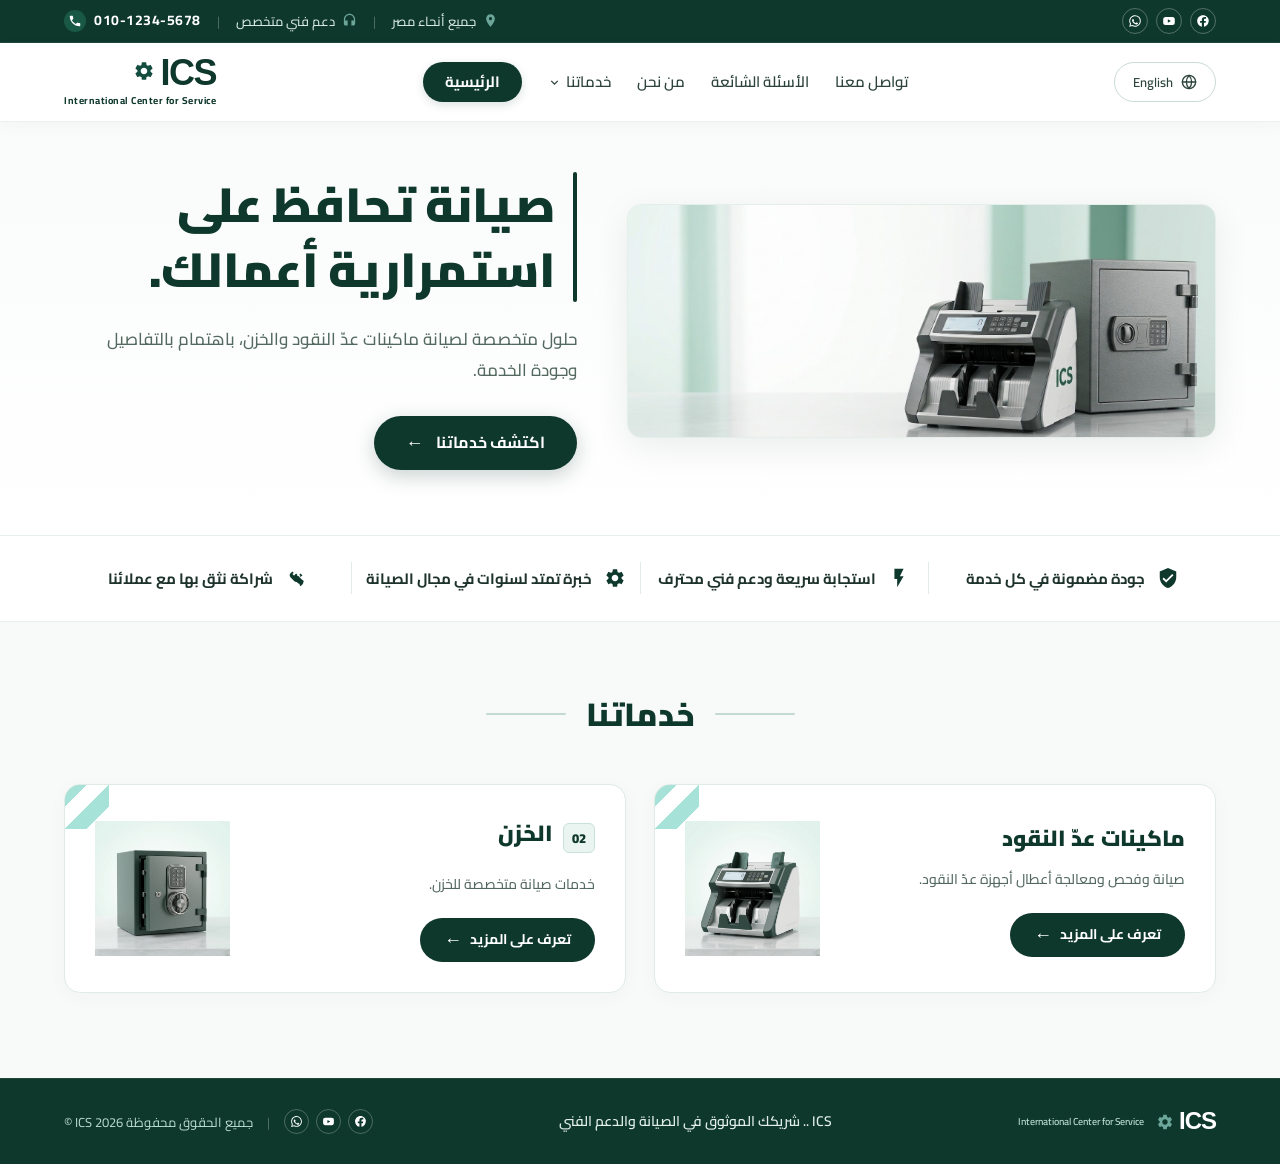
==== index.html @ b3137832 "Fix image blurriness with high-res assets and remove 01/03 slider indicator" ====
<!DOCTYPE html>
<html lang="ar" dir="rtl">
<head>
    <meta charset="UTF-8">
    <meta name="viewport" content="width=device-width, initial-scale=1.0">
    <meta name="theme-color" content="#0F382C">
    <meta name="description" content="ICS - المركز الدولي للصيانة. خدمات صيانة متخصصة لماكينات عدّ النقود والخزن.">
    <title>ICS | المركز الدولي للصيانة</title>
    
    <!-- Google Fonts: Cairo -->
    <link rel="preconnect" href="https://fonts.googleapis.com">
    <link rel="preconnect" href="https://fonts.gstatic.com" crossorigin>
    <link href="https://fonts.googleapis.com/css2?family=Cairo:wght@400;500;600;700;800;900&display=swap" rel="stylesheet">
    
    <link rel="stylesheet" href="css/style.css?v=2.3">
</head>

<body>

    <!-- 1. Top Bar -->
    <div class="top-bar">
        <div class="top-bar-container">
            <!-- Left in RTL: Social Icons -->
            <div class="top-bar-social">
                <a href="https://www.facebook.com/share/1DkDc1AQMz/?mibextid=wwXIfr" target="_blank" rel="noopener noreferrer" aria-label="Facebook" class="social-icon">
                    <svg viewBox="0 0 24 24" width="14" height="14" fill="currentColor"><path d="M22 12c0-5.52-4.48-10-10-10S2 6.48 2 12c0 4.84 3.44 8.87 8 9.8V15H7v-3h3V9.5C10 6.46 11.82 5 14.54 5c1.3 0 2.66.23 2.66.23v2.92h-1.5c-1.5 0-1.97.94-1.97 1.9V12h3.3l-.53 3h-2.77v6.8c4.56-.93 8-4.96 8-9.8z"/></svg>
                </a>
                <a href="#" aria-label="YouTube" class="social-icon">
                    <svg viewBox="0 0 24 24" width="14" height="14" fill="currentColor"><path d="M21.58 7.19c-.23-.86-.91-1.54-1.77-1.77C18.25 5 12 5 12 5s-6.25 0-7.81.42c-.86.23-1.54.91-1.77 1.77C2 8.75 2 12 2 12s0 3.25.42 4.81c.23.86.91 1.54 1.77 1.77C5.75 19 12 19 12 19s6.25 0 7.81-.42c.86-.23 1.54-.91 1.77-1.77C22 15.25 22 12 22 12s0-3.25-.42-4.81zM10 15V9l5.2 3-5.2 3z"/></svg>
                </a>
                <a href="https://wa.me/201042822501" target="_blank" aria-label="WhatsApp" class="social-icon">
                    <svg viewBox="0 0 24 24" width="14" height="14" fill="currentColor"><path d="M12.04 2c-5.46 0-9.91 4.45-9.91 9.91 0 1.75.46 3.45 1.32 4.95L2.05 22l5.25-1.38c1.45.79 3.08 1.21 4.74 1.21 5.46 0 9.91-4.45 9.91-9.91 0-2.65-1.03-5.14-2.9-7.01A9.816 9.816 0 0 0 12.04 2m.01 1.67c2.2 0 4.26.86 5.82 2.42a8.225 8.225 0 0 1 2.41 5.83c0 4.54-3.7 8.24-8.24 8.24-1.48 0-2.93-.4-4.2-1.15l-.3-.18-3.12.82.83-3.04-.2-.31a8.196 8.196 0 0 1-1.26-4.38c0-4.54 3.7-8.24 8.24-8.24m4.52 11.53c-.25-.13-1.47-.72-1.7-.81-.23-.08-.39-.13-.56.13-.17.25-.64.81-.79.97-.14.17-.29.19-.54.06-.25-.13-1.06-.39-2.03-1.25-.75-.67-1.26-1.5-1.41-1.75-.15-.25-.02-.39.11-.51.11-.11.25-.29.37-.44.13-.15.17-.25.25-.42.08-.17.04-.31-.02-.44-.06-.13-.56-1.34-.76-1.84-.2-.49-.4-.42-.56-.43h-.48c-.17 0-.44.06-.67.31-.23.25-.88.86-.88 2.1 0 1.24.9 2.44 1.03 2.61.13.17 1.78 2.71 4.3 3.8.6.26 1.07.41 1.44.53.6.19 1.15.16 1.58.1.48-.07 1.47-.6 1.68-1.18.21-.58.21-1.07.15-1.18-.07-.1-.23-.17-.48-.29z"/></svg>
                </a>
            </div>

            <!-- Right in RTL: Info & Contact -->
            <div class="top-bar-info">
                <span class="info-item">
                    <svg viewBox="0 0 24 24" width="15" height="15" fill="currentColor"><path d="M12 2C8.13 2 5 5.13 5 9c0 5.25 7 13 7 13s7-7.75 7-13c0-3.87-3.13-7-7-7zm0 9.5c-1.38 0-2.5-1.12-2.5-2.5s1.12-2.5 2.5-2.5 2.5 1.12 2.5 2.5-1.12 2.5-2.5 2.5z"/></svg>
                    جميع أنحاء مصر
                </span>
                <span class="top-bar-divider">|</span>
                <span class="info-item">
                    <svg viewBox="0 0 24 24" width="15" height="15" fill="currentColor"><path d="M12 1c-4.97 0-9 4.03-9 9v7c0 1.66 1.34 3 3 3h3v-8H5v-2c0-3.87 3.13-7 7-7s7 3.13 7 7v2h-4v8h3c1.66 0 3-1.34 3-3v-7c0-4.97-4.03-9-9-9z"/></svg>
                    دعم فني متخصص
                </span>
                <span class="top-bar-divider">|</span>
                <a href="tel:01042822501" class="top-bar-phone">
                    <span class="phone-icon-wrap">
                        <svg viewBox="0 0 24 24" width="14" height="14" fill="currentColor"><path d="M20.01 15.38c-1.23 0-2.42-.2-3.53-.56a.977.977 0 0 0-1.01.24l-2.2 2.2a15.053 15.053 0 0 1-6.59-6.59l2.2-2.21a.96.96 0 0 0 .25-1A11.36 11.36 0 0 1 8.5 3.93c0-.55-.45-1-1-1H4c-.55 0-1 .45-1 1 0 9.39 7.61 17 17 17 .55 0 1-.45 1-1v-3.55c0-.55-.45-1-1-1z"/></svg>
                    </span>
                    010-1234-5678
                </a>
            </div>
        </div>
    </div>

    <!-- 2. Navbar -->
    <header class="site-header">
        <div class="header-container">
            <!-- Left in RTL: Language button -->
            <div class="header-left">
                <button class="language-pill" type="button">
                    <svg viewBox="0 0 24 24" width="16" height="16" fill="none" stroke="currentColor" stroke-width="2" stroke-linecap="round" stroke-linejoin="round"><circle cx="12" cy="12" r="10"/><line x1="2" y1="12" x2="22" y2="12"/><path d="M12 2a15.3 15.3 0 0 1 4 10 15.3 15.3 0 0 1-4 10 15.3 15.3 0 0 1-4-10 15.3 15.3 0 0 1 4-10z"/></svg>
                    <span>English</span>
                </button>
            </div>

            <!-- Center in RTL: Navigation Links -->
            <nav class="main-nav">
                <a href="#contact">تواصل معنا</a>
                <a href="#faq">الأسئلة الشائعة</a>
                <a href="#about">من نحن</a>
                <a href="#our-services" class="nav-has-dropdown">
                    خدماتنا
                    <svg viewBox="0 0 24 24" width="13" height="13" fill="none" stroke="currentColor" stroke-width="2.5"><polyline points="6 9 12 15 18 9"/></svg>
                </a>
                <a href="index.html" class="nav-item-active">الرئيسية</a>
            </nav>

            <!-- Right in RTL: Logo -->
            <a href="index.html" class="brand-logo">
                <div class="brand-title">
                    <span class="brand-letters">ICS</span>
                    <svg class="brand-gear" viewBox="0 0 24 24" width="22" height="22" fill="currentColor">
                        <path d="M19.14 12.94c.04-.3.06-.61.06-.94 0-.32-.02-.64-.07-.94l2.03-1.58a.49.49 0 0 0 .12-.61l-1.92-3.32a.488.488 0 0 0-.59-.22l-2.39.96c-.5-.38-1.03-.7-1.62-.94l-.36-2.54a.484.484 0 0 0-.48-.41h-3.84c-.24 0-.43.17-.47.41l-.36 2.54c-.59.24-1.13.57-1.62.94l-2.39-.96c-.22-.08-.47 0-.59.22L2.74 8.87c-.12.21-.08.47.12.61l2.03 1.58c-.05.3-.09.63-.09.94s.02.64.07.94l-2.03 1.58a.49.49 0 0 0-.12.61l1.92 3.32c.12.22.37.29.59.22l2.39-.96c.5.38 1.03.7 1.62.94l.36 2.54c.05.24.24.41.48.41h3.84c.24 0 .44-.17.47-.41l.36-2.54c.59-.24 1.13-.56 1.62-.94l2.39.96c.22.08.47 0 .59-.22l1.92-3.32c.12-.22.07-.47-.12-.61l-2.01-1.58zM12 15.6c-1.98 0-3.6-1.62-3.6-3.6s1.62-3.6 3.6-3.6 3.6 1.62 3.6 3.6-1.62 3.6-3.6 3.6z"/>
                    </svg>
                </div>
                <span class="brand-subtitle">International Center for Service</span>
            </a>
        </div>
    </header>

    <!-- 3. Hero Section -->
    <main class="home-hero">
        <div class="hero-container">
            <!-- Left in RTL: Hero Image Showcase & Slider Controls -->
            <div class="hero-image-col">
                <div class="hero-image-wrapper">
                    <img src="images/ics-hero.jpg?v=2.3" alt="صيانة ماكينات عدّ النقود والخزن من ICS" class="hero-img">
                </div>

            </div>

            <!-- Right in RTL: Hero Text Content -->
            <div class="hero-text-col">
                <div class="hero-title-box">
                    <div class="hero-accent-line"></div>
                    <h1>
                        صيانة تحافظ على<br>
                        استمرارية أعمالك.
                    </h1>
                </div>

                <p class="hero-subtitle">
                    حلول متخصصة لصيانة ماكينات عدّ النقود والخزن، باهتمام بالتفاصيل وجودة الخدمة.
                </p>

                <div class="hero-cta-wrapper">
                    <a href="#our-services" class="hero-btn-pill">
                        اكتشف خدماتنا
                        <span class="btn-arrow">←</span>
                    </a>
                </div>
            </div>
        </div>
    </main>

    <!-- 4. Features Strip / Trust Badges -->
    <section class="trust-strip">
        <div class="trust-container">
            <div class="trust-item">
                <span class="trust-icon">
                    <!-- Shield with checkmark -->
                    <svg viewBox="0 0 24 24" width="22" height="22" fill="currentColor"><path d="M12 1L3 5v6c0 5.55 3.84 10.74 9 12 5.16-1.26 9-6.45 9-12V5l-9-4zm-2 16l-4-4 1.41-1.41L10 14.17l6.59-6.59L18 9l-8 8z"/></svg>
                </span>
                <span class="trust-text">جودة مضمونة في كل خدمة</span>
            </div>

            <div class="trust-divider"></div>

            <div class="trust-item">
                <span class="trust-icon">
                    <!-- Lightning Bolt -->
                    <svg viewBox="0 0 24 24" width="22" height="22" fill="currentColor"><path d="M7 2v11h3v9l7-12h-4l4-8z"/></svg>
                </span>
                <span class="trust-text">استجابة سريعة ودعم فني محترف</span>
            </div>

            <div class="trust-divider"></div>

            <div class="trust-item">
                <span class="trust-icon">
                    <!-- Gear -->
                    <svg viewBox="0 0 24 24" width="22" height="22" fill="currentColor"><path d="M19.14 12.94c.04-.3.06-.61.06-.94 0-.32-.02-.64-.07-.94l2.03-1.58a.49.49 0 0 0 .12-.61l-1.92-3.32a.488.488 0 0 0-.59-.22l-2.39.96c-.5-.38-1.03-.7-1.62-.94l-.36-2.54a.484.484 0 0 0-.48-.41h-3.84c-.24 0-.43.17-.47.41l-.36 2.54c-.59.24-1.13.57-1.62.94l-2.39-.96c-.22-.08-.47 0-.59.22L2.74 8.87c-.12.21-.08.47.12.61l2.03 1.58c-.05.3-.09.63-.09.94s.02.64.07.94l-2.03 1.58a.49.49 0 0 0-.12.61l1.92 3.32c.12.22.37.29.59.22l2.39-.96c.5.38 1.03.7 1.62.94l.36 2.54c.05.24.24.41.48.41h3.84c.24 0 .44-.17.47-.41l.36-2.54c.59-.24 1.13-.56 1.62-.94l2.39.96c.22.08.47 0 .59-.22l1.92-3.32c.12-.22.07-.47-.12-.61l-2.01-1.58zM12 15.6c-1.98 0-3.6-1.62-3.6-3.6s1.62-3.6 3.6-3.6 3.6 1.62 3.6 3.6-1.62 3.6-3.6 3.6z"/></svg>
                </span>
                <span class="trust-text">خبرة تمتد لسنوات في مجال الصيانة</span>
            </div>

            <div class="trust-divider"></div>

            <div class="trust-item">
                <span class="trust-icon">
                    <!-- Handshake -->
                    <svg viewBox="0 0 24 24" width="22" height="22" fill="currentColor"><path d="M10.59 13.41c.41.39 1.02.59 1.63.59s1.22-.2 1.63-.59l1.41-1.41 1.41 1.41-2.12 2.12c-.59.59-1.38.88-2.17.88s-1.58-.29-2.17-.88l-4.24-4.24c-.59-.59-.88-1.38-.88-2.17s.29-1.58.88-2.17l2.12-2.12 1.41 1.41-1.41 1.41 2.44 2.45zm8.49-4.24l-2.12-2.12-1.41 1.41 1.41 1.41-2.44 2.45c-.41-.39-1.02-.59-1.63-.59s-1.22.2-1.63.59l-1.41 1.41-1.41-1.41 2.12-2.12c.59-.59 1.38-.88 2.17-.88s1.58.29 2.17.88l4.24 4.24c.59.59.88 1.38.88 2.17s-.29 1.58-.88 2.17l-2.12 2.12-1.41-1.41 1.41-1.41-2.44-2.45c.41.39 1.02.59 1.63.59s1.22-.2 1.63-.59l1.41-1.41 1.41 1.41-2.12 2.12c-.59.59-1.38.88-2.17.88s-1.58-.29-2.17-.88l-4.24-4.24c-.59-.59-.88-1.38-.88-2.17s.29-1.58.88-2.17l2.12-2.12 1.41 1.41-1.41 1.41 2.44 2.45z"/></svg>
                </span>
                <span class="trust-text">شراكة نثق بها مع عملائنا</span>
            </div>
        </div>
    </section>

    <!-- 5. Services Section -->
    <section class="services-showcase" id="our-services">
        <div class="services-container">
            <!-- Section Header with side lines -->
            <div class="section-title-wrap">
                <div class="decor-line"></div>
                <h2>خدماتنا</h2>
                <div class="decor-line"></div>
            </div>

            <!-- Two Cards Grid -->
            <div class="services-cards-grid">
                <!-- Card 1 (Right in RTL): Cash Counting Machines -->
                <div class="service-card">
                    <div class="card-corner-decor"></div>
                    <div class="card-content">
                        <h3>ماكينات عدّ النقود</h3>
                        <p>صيانة وفحص ومعالجة أعطال أجهزة عدّ النقود.</p>
                        <a href="machines.html" class="card-btn-pill">
                            تعرف على المزيد
                            <span class="btn-arrow">←</span>
                        </a>
                    </div>
                    <div class="card-image-box">
                        <img src="images/machine-service.jpg" alt="صيانة ماكينات عد النقود" class="card-img">
                    </div>
                </div>

                <!-- Card 2 (Left in RTL): Safes -->
                <div class="service-card">
                    <div class="card-corner-decor"></div>
                    <div class="card-content">
                        <div class="card-title-badge">
                            <span class="card-badge">02</span>
                            <h3>الخزن</h3>
                        </div>
                        <p>خدمات صيانة متخصصة للخزن.</p>
                        <a href="safes.html" class="card-btn-pill">
                            تعرف على المزيد
                            <span class="btn-arrow">←</span>
                        </a>
                    </div>
                    <div class="card-image-box">
                        <img src="images/safe-service.jpg" alt="صيانة الخزن الإلكترونية" class="card-img">
                    </div>
                </div>
            </div>
        </div>
    </section>

    <!-- 6. Footer -->
    <footer class="site-footer">
        <div class="footer-container">
            <!-- Left in RTL: Brand -->
            <div class="footer-brand">
                <div class="footer-logo">
                    <span class="brand-letters">ICS</span>
                    <svg viewBox="0 0 24 24" width="18" height="18" fill="currentColor">
                        <path d="M19.14 12.94c.04-.3.06-.61.06-.94 0-.32-.02-.64-.07-.94l2.03-1.58a.49.49 0 0 0 .12-.61l-1.92-3.32a.488.488 0 0 0-.59-.22l-2.39.96c-.5-.38-1.03-.7-1.62-.94l-.36-2.54a.484.484 0 0 0-.48-.41h-3.84c-.24 0-.43.17-.47.41l-.36 2.54c-.59.24-1.13.57-1.62.94l-2.39-.96c-.22-.08-.47 0-.59.22L2.74 8.87c-.12.21-.08.47.12.61l2.03 1.58c-.05.3-.09.63-.09.94s.02.64.07.94l-2.03 1.58a.49.49 0 0 0-.12.61l1.92 3.32c.12.22.37.29.59.22l2.39-.96c.5.38 1.03.7 1.62.94l.36 2.54c.05.24.24.41.48.41h3.84c.24 0 .44-.17.47-.41l.36-2.54c.59-.24 1.13-.56 1.62-.94l2.39.96c.22.08.47 0 .59-.22l1.92-3.32c.12-.22.07-.47-.12-.61l-2.01-1.58zM12 15.6c-1.98 0-3.6-1.62-3.6-3.6s1.62-3.6 3.6-3.6 3.6 1.62 3.6 3.6-1.62 3.6-3.6 3.6z"/>
                    </svg>
                </div>
                <span class="footer-subtitle">International Center for Service</span>
            </div>

            <!-- Center in RTL: Tagline -->
            <div class="footer-center">
                <span>ICS .. شريكك الموثوق في الصيانة والدعم الفني</span>
            </div>

            <!-- Right in RTL: Social Icons & Copyright -->
            <div class="footer-right">
                <div class="footer-social">
                    <a href="https://www.facebook.com/share/1DkDc1AQMz/?mibextid=wwXIfr" target="_blank" rel="noopener noreferrer" aria-label="Facebook"><svg viewBox="0 0 24 24" width="13" height="13" fill="currentColor"><path d="M22 12c0-5.52-4.48-10-10-10S2 6.48 2 12c0 4.84 3.44 8.87 8 9.8V15H7v-3h3V9.5C10 6.46 11.82 5 14.54 5c1.3 0 2.66.23 2.66.23v2.92h-1.5c-1.5 0-1.97.94-1.97 1.9V12h3.3l-.53 3h-2.77v6.8c4.56-.93 8-4.96 8-9.8z"/></svg></a>
                    <a href="#" aria-label="YouTube"><svg viewBox="0 0 24 24" width="13" height="13" fill="currentColor"><path d="M21.58 7.19c-.23-.86-.91-1.54-1.77-1.77C18.25 5 12 5 12 5s-6.25 0-7.81.42c-.86.23-1.54.91-1.77 1.77C2 8.75 2 12 2 12s0 3.25.42 4.81c.23.86.91 1.54 1.77 1.77C5.75 19 12 19 12 19s6.25 0 7.81-.42c.86-.23 1.54-.91 1.77-1.77C22 15.25 22 12 22 12s0-3.25-.42-4.81zM10 15V9l5.2 3-5.2 3z"/></svg></a>
                    <a href="https://wa.me/201042822501" target="_blank" aria-label="WhatsApp"><svg viewBox="0 0 24 24" width="13" height="13" fill="currentColor"><path d="M12.04 2c-5.46 0-9.91 4.45-9.91 9.91 0 1.75.46 3.45 1.32 4.95L2.05 22l5.25-1.38c1.45.79 3.08 1.21 4.74 1.21 5.46 0 9.91-4.45 9.91-9.91 0-2.65-1.03-5.14-2.9-7.01A9.816 9.816 0 0 0 12.04 2m.01 1.67c2.2 0 4.26.86 5.82 2.42a8.225 8.225 0 0 1 2.41 5.83c0 4.54-3.7 8.24-8.24 8.24-1.48 0-2.93-.4-4.2-1.15l-.3-.18-3.12.82.83-3.04-.2-.31a8.196 8.196 0 0 1-1.26-4.38c0-4.54 3.7-8.24 8.24-8.24m4.52 11.53c-.25-.13-1.47-.72-1.7-.81-.23-.08-.39-.13-.56.13-.17.25-.64.81-.79.97-.14.17-.29.19-.54.06-.25-.13-1.06-.39-2.03-1.25-.75-.67-1.26-1.5-1.41-1.75-.15-.25-.02-.39.11-.51.11-.11.25-.29.37-.44.13-.15.17-.25.25-.42.08-.17.04-.31-.02-.44-.06-.13-.56-1.34-.76-1.84-.2-.49-.4-.42-.56-.43h-.48c-.17 0-.44.06-.67.31-.23.25-.88.86-.88 2.1 0 1.24.9 2.44 1.03 2.61.13.17 1.78 2.71 4.3 3.8.6.26 1.07.41 1.44.53.6.19 1.15.16 1.58.1.48-.07 1.47-.6 1.68-1.18.21-.58.21-1.07.15-1.18-.07-.1-.23-.17-.48-.29z"/></svg></a>
                </div>
                <span class="footer-divider">|</span>
                <span class="footer-copy">جميع الحقوق محفوظة ICS 2026 ©</span>
            </div>
        </div>
    </footer>

</body>
</html>
---- css/style.css ----
/* ========================================================
   ICS — International Center for Service
   Official Identity Stylesheet
======================================================== */

:root {
    --brand-dark-green: #0F382C;
    --brand-dark-hover: #174E3E;
    --brand-primary: #124D3E;
    --brand-mint: #6CA69A;
    --brand-accent-teal: #3ABFA9;
    --brand-bg-light: #F8FAF9;
    --brand-card-bg: #FFFFFF;
    --brand-border: #DFEBE4;
    --brand-text-dark: #1E332B;
    --brand-text-muted: #536960;
    --white: #FFFFFF;
}

/* Reset & Base */
*, *::before, *::after {
    box-sizing: border-box;
}

body {
    margin: 0;
    padding: 0;
    font-family: 'Cairo', 'Segoe UI', Tahoma, sans-serif;
    background-color: var(--white);
    color: var(--brand-text-dark);
    line-height: 1.7;
    direction: rtl;
    text-align: right;
    -webkit-font-smoothing: antialiased;
}

/* ========================================================
   1. Top Bar
======================================================== */
.top-bar {
    background-color: var(--brand-dark-green);
    color: var(--white);
    padding: 8px 5%;
    font-size: 13px;
    border-bottom: 1px solid rgba(255, 255, 255, 0.08);
}

.top-bar-container {
    max-width: 1300px;
    margin: 0 auto;
    display: flex;
    justify-content: space-between;
    align-items: center;
}

.top-bar-info {
    display: flex;
    align-items: center;
    gap: 16px;
}

.info-item {
    display: inline-flex;
    align-items: center;
    gap: 7px;
    color: #D6E8E1;
    font-size: 13px;
    font-weight: 500;
}

.info-item svg {
    color: var(--brand-mint);
}

.top-bar-divider {
    color: rgba(255, 255, 255, 0.25);
    font-size: 13px;
}

.top-bar-phone {
    display: inline-flex;
    align-items: center;
    gap: 8px;
    color: var(--white);
    text-decoration: none;
    font-weight: 700;
    font-size: 14px;
    letter-spacing: 0.5px;
    direction: ltr;
}

.phone-icon-wrap {
    width: 22px;
    height: 22px;
    border-radius: 50%;
    background-color: #1A5846;
    display: inline-flex;
    align-items: center;
    justify-content: center;
    color: var(--white);
}

.top-bar-social {
    display: flex;
    align-items: center;
    gap: 8px;
}

.social-icon {
    width: 26px;
    height: 26px;
    border-radius: 50%;
    border: 1px solid rgba(255, 255, 255, 0.28);
    display: inline-flex;
    align-items: center;
    justify-content: center;
    color: var(--white);
    text-decoration: none;
    transition: all 0.2s ease;
}

.social-icon:hover {
    background-color: var(--brand-mint);
    border-color: var(--brand-mint);
    color: var(--brand-dark-green);
    transform: translateY(-1px);
}

/* ========================================================
   2. Main Header / Navigation
======================================================== */
.site-header {
    background-color: var(--white);
    border-bottom: 1px solid #EBF1EE;
    box-shadow: 0 3px 15px rgba(15, 56, 44, 0.03);
    position: sticky;
    top: 0;
    z-index: 100;
}

.header-container {
    max-width: 1300px;
    margin: 0 auto;
    padding: 12px 5%;
    display: flex;
    justify-content: space-between;
    align-items: center;
}

/* Logo */
.brand-logo {
    display: flex;
    flex-direction: column;
    align-items: flex-start;
    text-decoration: none;
    color: var(--brand-dark-green);
}

.brand-title {
    display: flex;
    align-items: center;
    gap: 5px;
    line-height: 1;
}

.brand-letters {
    font-size: 36px;
    font-weight: 900;
    letter-spacing: -1.5px;
    color: var(--brand-dark-green);
    font-family: 'Segoe UI', Tahoma, sans-serif;
}

.brand-gear {
    color: var(--brand-primary);
    transform: translateY(-2px);
}

.brand-subtitle {
    font-size: 10px;
    font-weight: 700;
    letter-spacing: 0.5px;
    color: var(--brand-dark-green);
    margin-top: 1px;
}

/* Navigation Links */
.main-nav {
    display: flex;
    align-items: center;
    gap: 26px;
}

.main-nav a {
    text-decoration: none;
    color: #2D443C;
    font-size: 15px;
    font-weight: 600;
    transition: color 0.2s ease;
}

.main-nav a:hover {
    color: var(--brand-primary);
}

.nav-has-dropdown {
    display: inline-flex;
    align-items: center;
    gap: 5px;
}

.nav-item-active {
    background-color: var(--brand-dark-green) !important;
    color: var(--white) !important;
    padding: 7px 22px;
    border-radius: 25px;
    font-weight: 700 !important;
    box-shadow: 0 3px 10px rgba(15, 56, 44, 0.15);
}

/* Language Button */
.language-pill {
    display: inline-flex;
    align-items: center;
    gap: 8px;
    padding: 7px 18px;
    background: transparent;
    border: 1px solid #CADBD2;
    border-radius: 25px;
    color: #2D443C;
    font-family: inherit;
    font-size: 13px;
    font-weight: 600;
    cursor: pointer;
    transition: all 0.2s ease;
}

.language-pill:hover {
    border-color: var(--brand-dark-green);
    color: var(--brand-dark-green);
    background-color: #F4F8F6;
}

/* ========================================================
   3. Hero Section
======================================================== */
.home-hero {
    background: linear-gradient(180deg, #F9FBFA 0%, #FFFFFF 100%);
    padding: 50px 5% 65px;
}

.hero-container {
    max-width: 1300px;
    margin: 0 auto;
    display: grid;
    grid-template-columns: 1.15fr 1fr;
    gap: 50px;
    align-items: center;
}

/* Hero Text Column (Right) */
.hero-text-col {
    display: flex;
    flex-direction: column;
    justify-content: center;
}

.hero-title-box {
    display: flex;
    align-items: stretch;
    gap: 18px;
}

.hero-accent-line {
    width: 4px;
    background-color: var(--brand-dark-green);
    border-radius: 4px;
    flex-shrink: 0;
}

.hero-title-box h1 {
    margin: 0;
    color: var(--brand-dark-green);
    font-size: clamp(34px, 3.8vw, 48px);
    font-weight: 900;
    line-height: 1.35;
}

.hero-subtitle {
    margin: 22px 0 30px;
    color: var(--brand-text-muted);
    font-size: 17px;
    line-height: 1.85;
    max-width: 530px;
    font-weight: 500;
}

.hero-btn-pill {
    display: inline-flex;
    align-items: center;
    gap: 12px;
    background-color: var(--brand-dark-green);
    color: var(--white);
    padding: 13px 32px;
    border-radius: 30px;
    font-size: 16px;
    font-weight: 700;
    text-decoration: none;
    box-shadow: 0 6px 20px rgba(15, 56, 44, 0.22);
    transition: all 0.25s ease;
}

.hero-btn-pill:hover {
    background-color: var(--brand-dark-hover);
    transform: translateY(-2px);
    box-shadow: 0 10px 25px rgba(15, 56, 44, 0.3);
}

.btn-arrow {
    font-size: 18px;
    line-height: 1;
    transition: transform 0.2s ease;
}

.hero-btn-pill:hover .btn-arrow {
    transform: translateX(-4px);
}

/* Hero Image Column (Left) */
.hero-image-col {
    position: relative;
    border-radius: 14px;
    overflow: hidden;
    background: #FFFFFF;
    box-shadow: 0 10px 35px rgba(15, 56, 44, 0.08);
    border: 1px solid #E5EFEA;
}

.hero-image-wrapper {
    width: 100%;
    height: auto;
    display: flex;
    align-items: center;
    justify-content: center;
}

.hero-img {
    width: 100%;
    height: auto;
    display: block;
    object-fit: contain;
}

/* Slider Controls Overlay */
.slider-indicator {
    position: absolute;
    bottom: 18px;
    left: 20px;
    display: inline-flex;
    align-items: center;
    gap: 12px;
    background: rgba(255, 255, 255, 0.94);
    backdrop-filter: blur(6px);
    padding: 6px 16px;
    border-radius: 25px;
    box-shadow: 0 4px 14px rgba(0, 0, 0, 0.08);
    border: 1px solid rgba(223, 235, 228, 0.8);
}

.slider-counter {
    font-size: 13px;
    font-weight: 800;
    color: var(--brand-dark-green);
    letter-spacing: 0.5px;
    direction: ltr;
}

.slider-dots {
    display: flex;
    align-items: center;
    gap: 5px;
}

.dot {
    width: 7px;
    height: 7px;
    border-radius: 50%;
    background-color: #CADCD3;
    transition: all 0.25s ease;
}

.dot.active {
    width: 18px;
    border-radius: 10px;
    background-color: var(--brand-dark-green);
}

/* ========================================================
   4. Features Strip / Trust Badges
======================================================== */
.trust-strip {
    background-color: var(--white);
    border-top: 1px solid #E7EFEA;
    border-bottom: 1px solid #E7EFEA;
    padding: 24px 5%;
}

.trust-container {
    max-width: 1300px;
    margin: 0 auto;
    display: flex;
    justify-content: space-between;
    align-items: center;
}

.trust-item {
    display: flex;
    align-items: center;
    justify-content: center;
    gap: 12px;
    flex: 1;
    padding: 6px 12px;
}

.trust-icon {
    color: var(--brand-dark-green);
    display: inline-flex;
    align-items: center;
    justify-content: center;
}

.trust-text {
    font-size: 15px;
    font-weight: 700;
    color: var(--brand-text-dark);
}

.trust-divider {
    width: 1px;
    height: 32px;
    background-color: #E2ECE6;
    flex-shrink: 0;
}

/* ========================================================
   5. Services Section
======================================================== */
.services-showcase {
    background-color: var(--brand-bg-light);
    padding: 65px 5% 85px;
}

.services-container {
    max-width: 1300px;
    margin: 0 auto;
}

.section-title-wrap {
    display: flex;
    align-items: center;
    justify-content: center;
    gap: 20px;
    margin-bottom: 42px;
}

.section-title-wrap h2 {
    margin: 0;
    color: var(--brand-dark-green);
    font-size: 32px;
    font-weight: 900;
}

.decor-line {
    width: 80px;
    height: 2px;
    background-color: #C3DAD0;
    border-radius: 2px;
}

.services-cards-grid {
    display: grid;
    grid-template-columns: 1fr 1fr;
    gap: 28px;
}

.service-card {
    background-color: var(--white);
    border: 1px solid var(--brand-border);
    border-radius: 16px;
    padding: 30px;
    display: flex;
    align-items: center;
    justify-content: space-between;
    gap: 24px;
    position: relative;
    overflow: hidden;
    box-shadow: 0 4px 20px rgba(15, 56, 44, 0.03);
    transition: all 0.25s ease;
}

.service-card:hover {
    transform: translateY(-4px);
    box-shadow: 0 14px 35px rgba(15, 56, 44, 0.09);
    border-color: #C3DAD0;
}

/* Corner decor */
.card-corner-decor {
    position: absolute;
    top: 0;
    left: 0;
    width: 44px;
    height: 44px;
    background: linear-gradient(135deg, rgba(58, 191, 169, 0.45) 0%, rgba(58, 191, 169, 0.45) 25%, transparent 25%, transparent 50%, rgba(58, 191, 169, 0.45) 50%, rgba(58, 191, 169, 0.45) 75%, transparent 75%);
    pointer-events: none;
}

.card-content {
    flex: 1;
}

.card-content h3 {
    margin: 0 0 10px;
    color: var(--brand-dark-green);
    font-size: 22px;
    font-weight: 900;
}

.card-title-badge {
    display: flex;
    align-items: center;
    gap: 10px;
    margin-bottom: 10px;
}

.card-badge {
    background-color: #EAF4F0;
    color: var(--brand-dark-green);
    font-size: 13px;
    font-weight: 900;
    padding: 3px 8px;
    border-radius: 6px;
    border: 1px solid #C8E2D5;
}

.card-content p {
    margin: 0 0 22px;
    color: var(--brand-text-muted);
    font-size: 14px;
    line-height: 1.75;
    font-weight: 500;
}

.card-btn-pill {
    display: inline-flex;
    align-items: center;
    gap: 8px;
    background-color: var(--brand-dark-green);
    color: var(--white);
    padding: 10px 24px;
    border-radius: 25px;
    font-size: 14px;
    font-weight: 700;
    text-decoration: none;
    transition: all 0.2s ease;
}

.card-btn-pill:hover {
    background-color: var(--brand-dark-hover);
}

.card-btn-pill:hover .btn-arrow {
    transform: translateX(-3px);
}

.card-image-box {
    width: 135px;
    height: 135px;
    flex-shrink: 0;
    display: flex;
    align-items: center;
    justify-content: center;
}

.card-img {
    max-width: 100%;
    max-height: 100%;
    object-fit: contain;
}

/* ========================================================
   6. Footer
======================================================== */
.site-footer {
    background-color: var(--brand-dark-green);
    color: var(--white);
    padding: 22px 5%;
    border-top: 1px solid rgba(255, 255, 255, 0.08);
}

.footer-container {
    max-width: 1300px;
    margin: 0 auto;
    display: flex;
    justify-content: space-between;
    align-items: center;
    flex-wrap: wrap;
    gap: 20px;
}

.footer-brand {
    display: flex;
    align-items: center;
    gap: 12px;
}

.footer-logo {
    display: flex;
    align-items: center;
    gap: 5px;
}

.footer-logo .brand-letters {
    font-size: 24px;
    font-weight: 900;
    color: var(--white);
    letter-spacing: -1px;
}

.footer-logo svg {
    color: var(--brand-mint);
}

.footer-subtitle {
    font-size: 10px;
    color: #BDDDD2;
    font-weight: 600;
}

.footer-center {
    color: #E2EFE9;
    font-size: 14px;
    font-weight: 600;
}

.footer-right {
    display: flex;
    align-items: center;
    gap: 14px;
}

.footer-social {
    display: flex;
    align-items: center;
    gap: 7px;
}

.footer-social a {
    width: 25px;
    height: 25px;
    border-radius: 50%;
    border: 1px solid rgba(255, 255, 255, 0.25);
    display: inline-flex;
    align-items: center;
    justify-content: center;
    color: var(--white);
    text-decoration: none;
    transition: all 0.2s ease;
}

.footer-social a:hover {
    background-color: var(--brand-mint);
    border-color: var(--brand-mint);
    color: var(--brand-dark-green);
}

.footer-divider {
    color: rgba(255, 255, 255, 0.25);
    font-size: 13px;
}

.footer-copy {
    color: #BDDDD2;
    font-size: 13px;
}

/* ========================================================
   Responsive Media Queries
======================================================== */
@media (max-width: 1050px) {
    .trust-container {
        flex-wrap: wrap;
        gap: 16px;
    }

    .trust-item {
        flex: 1 1 40%;
    }

    .trust-divider {
        display: none;
    }
}

@media (max-width: 880px) {
    .header-container {
        flex-wrap: wrap;
        gap: 14px;
    }

    .main-nav {
        order: 3;
        width: 100%;
        justify-content: center;
        flex-wrap: wrap;
        gap: 14px;
        padding-top: 10px;
        border-top: 1px solid #EDF3F0;
    }

    .home-hero {
        padding: 35px 5% 45px;
    }

    .hero-container {
        grid-template-columns: 1fr;
        gap: 30px;
    }

    .hero-image-col {
        order: -1;
    }

    .services-cards-grid {
        grid-template-columns: 1fr;
    }

    .footer-container {
        flex-direction: column;
        text-align: center;
        gap: 15px;
    }

    .footer-brand, .footer-right {
        justify-content: center;
    }
}

@media (max-width: 600px) {
    .top-bar-container {
        flex-direction: column;
        gap: 8px;
        text-align: center;
    }

    .top-bar-info {
        flex-wrap: wrap;
        justify-content: center;
        gap: 10px;
    }

    .hero-title-box h1 {
        font-size: 27px;
    }

    .hero-subtitle {
        font-size: 14px;
    }

    .service-card {
        padding: 20px;
        flex-direction: column-reverse;
        text-align: center;
    }

    .card-title-badge {
        justify-content: center;
    }

    .card-image-box {
        width: 110px;
        height: 110px;
    }

    .trust-item {
        flex: 1 1 100%;
        justify-content: flex-start;
    }
}

/* ========================================================
   Styles for Subpages (machines.html, safes.html)
======================================================== */
.subpage-hero {
    background: linear-gradient(180deg, #F9FBFA 0%, #FFFFFF 100%);
    padding: 45px 5% 55px;
}

.subpage-hero-container {
    max-width: 1300px;
    margin: 0 auto;
    display: grid;
    grid-template-columns: 1fr 1fr;
    gap: 45px;
    align-items: center;
}

.subpage-hero-text h1 {
    margin: 0 0 10px;
    color: var(--brand-dark-green);
    font-size: clamp(34px, 4vw, 46px);
    font-weight: 900;
}

.subpage-hero-subtitle {
    color: var(--brand-text-dark);
    font-size: 20px;
    font-weight: 700;
    margin: 0 0 24px;
}

.feature-check-list {
    list-style: none;
    padding: 0;
    margin: 0 0 30px;
    display: flex;
    flex-direction: column;
    gap: 12px;
}

.feature-check-list li {
    display: flex;
    align-items: center;
    gap: 10px;
    font-size: 15px;
    font-weight: 700;
    color: var(--brand-text-dark);
}

.check-circle {
    width: 20px;
    height: 20px;
    border-radius: 50%;
    background-color: var(--brand-dark-green);
    color: var(--white);
    display: inline-flex;
    align-items: center;
    justify-content: center;
    font-size: 11px;
    flex-shrink: 0;
}

.subpage-hero-img-box {
    border-radius: 14px;
    overflow: hidden;
    background: #FFFFFF;
    box-shadow: 0 8px 30px rgba(15, 56, 44, 0.08);
    border: 1px solid var(--brand-border);
}

.subpage-hero-img-box img {
    width: 100%;
    height: auto;
    display: block;
    object-fit: contain;
}

/* Subpage Detail Section */
.subpage-detail-section {
    background-color: var(--brand-bg-light);
    padding: 55px 5% 75px;
}

.subpage-detail-container {
    max-width: 1300px;
    margin: 0 auto;
}

.subpage-content-grid {
    display: grid;
    grid-template-columns: 1fr 1.6fr;
    gap: 35px;
    align-items: center;
}

.subpage-list-col {
    display: flex;
    flex-direction: column;
    justify-content: center;
}

.subpage-cards-grid {
    display: grid;
    grid-template-columns: repeat(3, 1fr);
    gap: 16px;
}

.sub-prod-card {
    background-color: var(--white);
    border: 1px solid var(--brand-border);
    border-radius: 12px;
    padding: 16px 12px;
    text-align: center;
    display: flex;
    flex-direction: column;
    align-items: center;
    justify-content: space-between;
    box-shadow: 0 4px 15px rgba(0, 0, 0, 0.02);
    transition: all 0.2s ease;
}

.sub-prod-card:hover {
    transform: translateY(-3px);
    box-shadow: 0 10px 25px rgba(15, 56, 44, 0.08);
    border-color: #CADCD3;
}

.sub-prod-img {
    width: 100%;
    height: 95px;
    object-fit: contain;
    margin-bottom: 10px;
}

.sub-prod-title {
    font-size: 14px;
    font-weight: 800;
    color: var(--brand-text-dark);
    margin: 0 0 3px;
}

.sub-prod-subtitle {
    font-size: 12px;
    color: var(--brand-text-muted);
    font-weight: 600;
    margin: 0 0 8px;
}

.sub-price-pill {
    background-color: var(--brand-dark-green);
    color: var(--white);
    font-size: 12px;
    font-weight: 700;
    padding: 4px 14px;
    border-radius: 20px;
    display: inline-block;
}

@media (max-width: 880px) {
    .subpage-hero-container {
        grid-template-columns: 1fr;
    }

    .subpage-content-grid {
        grid-template-columns: 1fr;
    }

    .subpage-cards-grid {
        grid-template-columns: repeat(3, 1fr);
    }
}

@media (max-width: 600px) {
    .subpage-cards-grid {
        grid-template-columns: 1fr;
    }
}
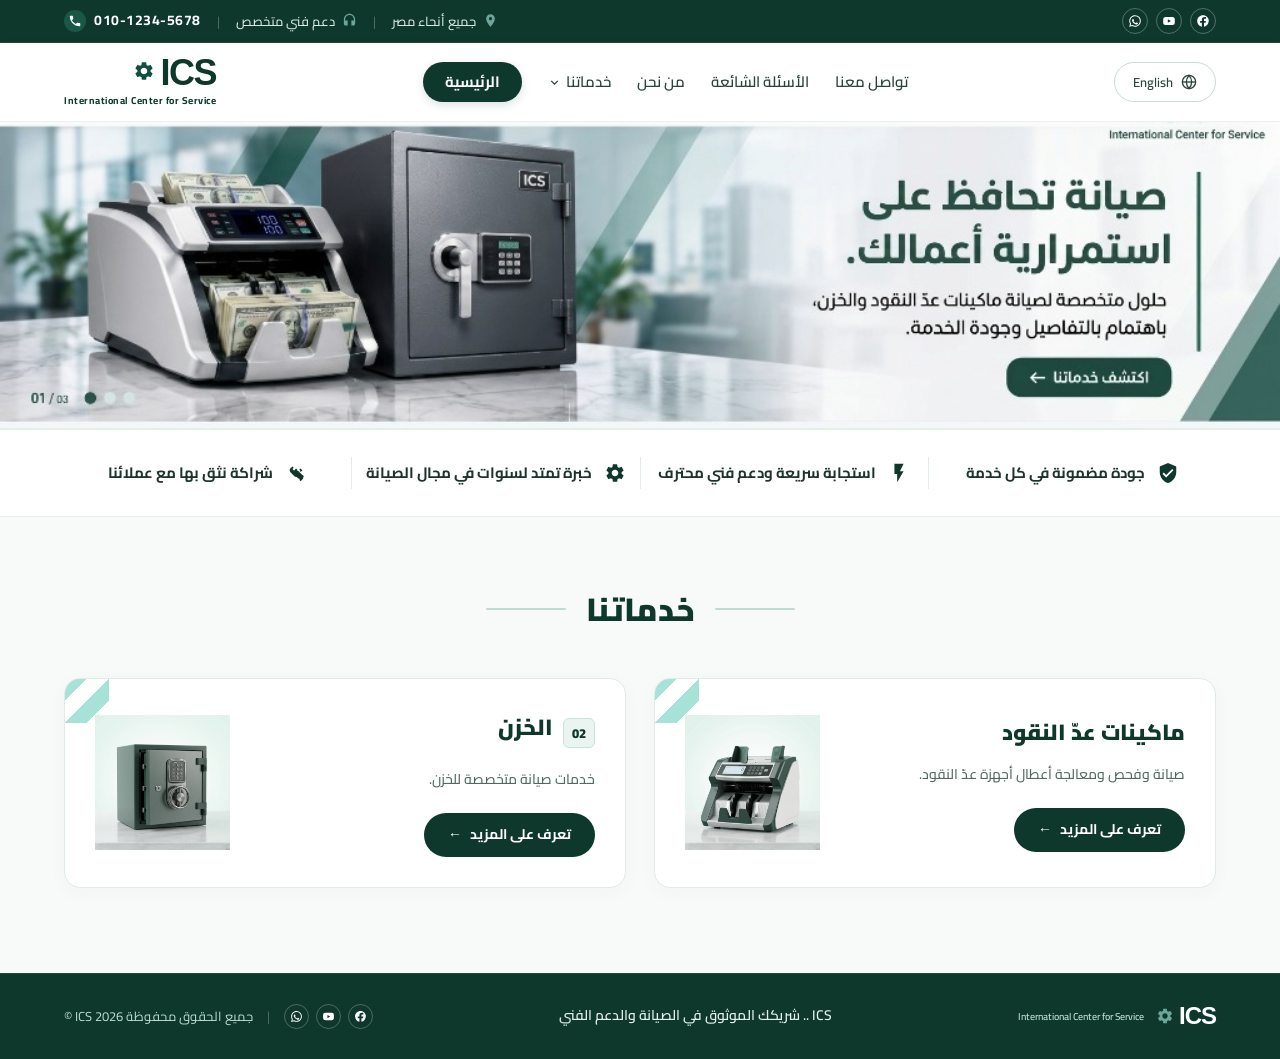
==== commit 36808f9a: "Update homepage with full HD panoramic banner and implement complete Arabic-English language switche" ====
--- a/index.html
+++ b/index.html
@@ -12,7 +12,7 @@
     <link rel="preconnect" href="https://fonts.gstatic.com" crossorigin>
     <link href="https://fonts.googleapis.com/css2?family=Cairo:wght@400;500;600;700;800;900&display=swap" rel="stylesheet">
     
-    <link rel="stylesheet" href="css/style.css?v=2.3">
+    <link rel="stylesheet" href="css/style.css?v=2.5">
 </head>
 
 <body>
@@ -37,12 +37,12 @@
             <div class="top-bar-info">
                 <span class="info-item">
                     <svg viewBox="0 0 24 24" width="15" height="15" fill="currentColor"><path d="M12 2C8.13 2 5 5.13 5 9c0 5.25 7 13 7 13s7-7.75 7-13c0-3.87-3.13-7-7-7zm0 9.5c-1.38 0-2.5-1.12-2.5-2.5s1.12-2.5 2.5-2.5 2.5 1.12 2.5 2.5-1.12 2.5-2.5 2.5z"/></svg>
-                    جميع أنحاء مصر
+                    <span data-i18n="top_egypt">جميع أنحاء مصر</span>
                 </span>
                 <span class="top-bar-divider">|</span>
                 <span class="info-item">
                     <svg viewBox="0 0 24 24" width="15" height="15" fill="currentColor"><path d="M12 1c-4.97 0-9 4.03-9 9v7c0 1.66 1.34 3 3 3h3v-8H5v-2c0-3.87 3.13-7 7-7s7 3.13 7 7v2h-4v8h3c1.66 0 3-1.34 3-3v-7c0-4.97-4.03-9-9-9z"/></svg>
-                    دعم فني متخصص
+                    <span data-i18n="top_support">دعم فني متخصص</span>
                 </span>
                 <span class="top-bar-divider">|</span>
                 <a href="tel:01042822501" class="top-bar-phone">
@@ -58,24 +58,24 @@
     <!-- 2. Navbar -->
     <header class="site-header">
         <div class="header-container">
-            <!-- Left in RTL: Language button -->
+            <!-- Left in RTL: Language toggle button -->
             <div class="header-left">
-                <button class="language-pill" type="button">
-                    <svg viewBox="0 0 24 24" width="16" height="16" fill="none" stroke="currentColor" stroke-width="2" stroke-linecap="round" stroke-linejoin="round"><circle cx="12" cy="12" r="10"/><line x1="2" y1="12" x2="22" y2="12"/><path d="M12 2a15.3 15.3 0 0 1 4 10 15.3 15.3 0 0 1-4 10 15.3 15.3 0 0 1-4-10 15.3 15.3 0 0 1 4-10z"/></svg>
-                    <span>English</span>
+                <button class="language-pill" id="lang-toggle-btn" type="button" aria-label="Change Language">
+                    <svg viewBox="0 0 24 24" width="16" height="16" fill="none" stroke="currentColor" stroke-width="2"><circle cx="12" cy="12" r="10"/><line x1="2" y1="12" x2="22" y2="12"/><path d="M12 2a15.3 15.3 0 0 1 4 10 15.3 15.3 0 0 1-4 10 15.3 15.3 0 0 1-4-10 15.3 15.3 0 0 1 4-10z"/></svg>
+                    <span id="lang-btn-text">English</span>
                 </button>
             </div>
 
             <!-- Center in RTL: Navigation Links -->
             <nav class="main-nav">
-                <a href="#contact">تواصل معنا</a>
-                <a href="#faq">الأسئلة الشائعة</a>
-                <a href="#about">من نحن</a>
+                <a href="#contact" data-i18n="nav_contact">تواصل معنا</a>
+                <a href="#faq" data-i18n="nav_faq">الأسئلة الشائعة</a>
+                <a href="#about" data-i18n="nav_about">من نحن</a>
                 <a href="#our-services" class="nav-has-dropdown">
-                    خدماتنا
+                    <span data-i18n="nav_services">خدماتنا</span>
                     <svg viewBox="0 0 24 24" width="13" height="13" fill="none" stroke="currentColor" stroke-width="2.5"><polyline points="6 9 12 15 18 9"/></svg>
                 </a>
-                <a href="index.html" class="nav-item-active">الرئيسية</a>
+                <a href="index.html" class="nav-item-active" data-i18n="nav_home">الرئيسية</a>
             </nav>
 
             <!-- Right in RTL: Logo -->
@@ -91,37 +91,12 @@
         </div>
     </header>
 
-    <!-- 3. Hero Section -->
-    <main class="home-hero">
-        <div class="hero-container">
-            <!-- Left in RTL: Hero Image Showcase & Slider Controls -->
-            <div class="hero-image-col">
-                <div class="hero-image-wrapper">
-                    <img src="images/ics-hero.jpg?v=2.3" alt="صيانة ماكينات عدّ النقود والخزن من ICS" class="hero-img">
-                </div>
-
-            </div>
-
-            <!-- Right in RTL: Hero Text Content -->
-            <div class="hero-text-col">
-                <div class="hero-title-box">
-                    <div class="hero-accent-line"></div>
-                    <h1>
-                        صيانة تحافظ على<br>
-                        استمرارية أعمالك.
-                    </h1>
-                </div>
-
-                <p class="hero-subtitle">
-                    حلول متخصصة لصيانة ماكينات عدّ النقود والخزن، باهتمام بالتفاصيل وجودة الخدمة.
-                </p>
-
-                <div class="hero-cta-wrapper">
-                    <a href="#our-services" class="hero-btn-pill">
-                        اكتشف خدماتنا
-                        <span class="btn-arrow">←</span>
-                    </a>
-                </div>
+    <!-- 3. Full Hero Banner Section -->
+    <main class="home-hero-banner-section">
+        <div class="home-banner-container">
+            <div class="banner-wrapper">
+                <img src="images/banner-home.jpg?v=2.5" alt="صيانة تحافظ على استمرارية أعمالك - ICS" class="banner-full-img">
+                <a href="#our-services" class="banner-home-cta-overlay" aria-label="اكتشف خدماتنا"></a>
             </div>
         </div>
     </main>
@@ -131,40 +106,36 @@
         <div class="trust-container">
             <div class="trust-item">
                 <span class="trust-icon">
-                    <!-- Shield with checkmark -->
                     <svg viewBox="0 0 24 24" width="22" height="22" fill="currentColor"><path d="M12 1L3 5v6c0 5.55 3.84 10.74 9 12 5.16-1.26 9-6.45 9-12V5l-9-4zm-2 16l-4-4 1.41-1.41L10 14.17l6.59-6.59L18 9l-8 8z"/></svg>
                 </span>
-                <span class="trust-text">جودة مضمونة في كل خدمة</span>
+                <span class="trust-text" data-i18n="trust_quality">جودة مضمونة في كل خدمة</span>
             </div>
 
             <div class="trust-divider"></div>
 
             <div class="trust-item">
                 <span class="trust-icon">
-                    <!-- Lightning Bolt -->
                     <svg viewBox="0 0 24 24" width="22" height="22" fill="currentColor"><path d="M7 2v11h3v9l7-12h-4l4-8z"/></svg>
                 </span>
-                <span class="trust-text">استجابة سريعة ودعم فني محترف</span>
+                <span class="trust-text" data-i18n="trust_fast">استجابة سريعة ودعم فني محترف</span>
             </div>
 
             <div class="trust-divider"></div>
 
             <div class="trust-item">
                 <span class="trust-icon">
-                    <!-- Gear -->
                     <svg viewBox="0 0 24 24" width="22" height="22" fill="currentColor"><path d="M19.14 12.94c.04-.3.06-.61.06-.94 0-.32-.02-.64-.07-.94l2.03-1.58a.49.49 0 0 0 .12-.61l-1.92-3.32a.488.488 0 0 0-.59-.22l-2.39.96c-.5-.38-1.03-.7-1.62-.94l-.36-2.54a.484.484 0 0 0-.48-.41h-3.84c-.24 0-.43.17-.47.41l-.36 2.54c-.59.24-1.13.57-1.62.94l-2.39-.96c-.22-.08-.47 0-.59.22L2.74 8.87c-.12.21-.08.47.12.61l2.03 1.58c-.05.3-.09.63-.09.94s.02.64.07.94l-2.03 1.58a.49.49 0 0 0-.12.61l1.92 3.32c.12.22.37.29.59.22l2.39-.96c.5.38 1.03.7 1.62.94l.36 2.54c.05.24.24.41.48.41h3.84c.24 0 .44-.17.47-.41l.36-2.54c.59-.24 1.13-.56 1.62-.94l2.39.96c.22.08.47 0 .59-.22l1.92-3.32c.12-.22.07-.47-.12-.61l-2.01-1.58zM12 15.6c-1.98 0-3.6-1.62-3.6-3.6s1.62-3.6 3.6-3.6 3.6 1.62 3.6 3.6-1.62 3.6-3.6 3.6z"/></svg>
                 </span>
-                <span class="trust-text">خبرة تمتد لسنوات في مجال الصيانة</span>
+                <span class="trust-text" data-i18n="trust_exp">خبرة تمتد لسنوات في مجال الصيانة</span>
             </div>
 
             <div class="trust-divider"></div>
 
             <div class="trust-item">
                 <span class="trust-icon">
-                    <!-- Handshake -->
                     <svg viewBox="0 0 24 24" width="22" height="22" fill="currentColor"><path d="M10.59 13.41c.41.39 1.02.59 1.63.59s1.22-.2 1.63-.59l1.41-1.41 1.41 1.41-2.12 2.12c-.59.59-1.38.88-2.17.88s-1.58-.29-2.17-.88l-4.24-4.24c-.59-.59-.88-1.38-.88-2.17s.29-1.58.88-2.17l2.12-2.12 1.41 1.41-1.41 1.41 2.44 2.45zm8.49-4.24l-2.12-2.12-1.41 1.41 1.41 1.41-2.44 2.45c-.41-.39-1.02-.59-1.63-.59s-1.22.2-1.63.59l-1.41 1.41-1.41-1.41 2.12-2.12c.59-.59 1.38-.88 2.17-.88s1.58.29 2.17.88l4.24 4.24c.59.59.88 1.38.88 2.17s-.29 1.58-.88 2.17l-2.12 2.12-1.41-1.41 1.41-1.41-2.44-2.45c.41.39 1.02.59 1.63.59s1.22-.2 1.63-.59l1.41-1.41 1.41 1.41-2.12 2.12c-.59.59-1.38.88-2.17.88s-1.58-.29-2.17-.88l-4.24-4.24c-.59-.59-.88-1.38-.88-2.17s.29-1.58.88-2.17l2.12-2.12 1.41 1.41-1.41 1.41 2.44 2.45z"/></svg>
                 </span>
-                <span class="trust-text">شراكة نثق بها مع عملائنا</span>
+                <span class="trust-text" data-i18n="trust_partner">شراكة نثق بها مع عملائنا</span>
             </div>
         </div>
     </section>
@@ -172,23 +143,21 @@
     <!-- 5. Services Section -->
     <section class="services-showcase" id="our-services">
         <div class="services-container">
-            <!-- Section Header with side lines -->
             <div class="section-title-wrap">
                 <div class="decor-line"></div>
-                <h2>خدماتنا</h2>
+                <h2 data-i18n="services_title">خدماتنا</h2>
                 <div class="decor-line"></div>
             </div>
 
-            <!-- Two Cards Grid -->
             <div class="services-cards-grid">
-                <!-- Card 1 (Right in RTL): Cash Counting Machines -->
+                <!-- Card 1: Cash Counting Machines -->
                 <div class="service-card">
                     <div class="card-corner-decor"></div>
                     <div class="card-content">
-                        <h3>ماكينات عدّ النقود</h3>
-                        <p>صيانة وفحص ومعالجة أعطال أجهزة عدّ النقود.</p>
+                        <h3 data-i18n="card_machines_title">ماكينات عدّ النقود</h3>
+                        <p data-i18n="card_machines_desc">صيانة وفحص ومعالجة أعطال أجهزة عدّ النقود.</p>
                         <a href="machines.html" class="card-btn-pill">
-                            تعرف على المزيد
+                            <span data-i18n="learn_more">تعرف على المزيد</span>
                             <span class="btn-arrow">←</span>
                         </a>
                     </div>
@@ -197,17 +166,17 @@
                     </div>
                 </div>
 
-                <!-- Card 2 (Left in RTL): Safes -->
+                <!-- Card 2: Safes -->
                 <div class="service-card">
                     <div class="card-corner-decor"></div>
                     <div class="card-content">
                         <div class="card-title-badge">
                             <span class="card-badge">02</span>
-                            <h3>الخزن</h3>
+                            <h3 data-i18n="card_safes_title">الخزن</h3>
                         </div>
-                        <p>خدمات صيانة متخصصة للخزن.</p>
+                        <p data-i18n="card_safes_desc">خدمات صيانة متخصصة للخزن.</p>
                         <a href="safes.html" class="card-btn-pill">
-                            تعرف على المزيد
+                            <span data-i18n="learn_more">تعرف على المزيد</span>
                             <span class="btn-arrow">←</span>
                         </a>
                     </div>
@@ -222,7 +191,6 @@
     <!-- 6. Footer -->
     <footer class="site-footer">
         <div class="footer-container">
-            <!-- Left in RTL: Brand -->
             <div class="footer-brand">
                 <div class="footer-logo">
                     <span class="brand-letters">ICS</span>
@@ -233,12 +201,10 @@
                 <span class="footer-subtitle">International Center for Service</span>
             </div>
 
-            <!-- Center in RTL: Tagline -->
             <div class="footer-center">
-                <span>ICS .. شريكك الموثوق في الصيانة والدعم الفني</span>
-            </div>
-
-            <!-- Right in RTL: Social Icons & Copyright -->
+                <span data-i18n="footer_tagline">ICS .. شريكك الموثوق في الصيانة والدعم الفني</span>
+            </div>
+
             <div class="footer-right">
                 <div class="footer-social">
                     <a href="https://www.facebook.com/share/1DkDc1AQMz/?mibextid=wwXIfr" target="_blank" rel="noopener noreferrer" aria-label="Facebook"><svg viewBox="0 0 24 24" width="13" height="13" fill="currentColor"><path d="M22 12c0-5.52-4.48-10-10-10S2 6.48 2 12c0 4.84 3.44 8.87 8 9.8V15H7v-3h3V9.5C10 6.46 11.82 5 14.54 5c1.3 0 2.66.23 2.66.23v2.92h-1.5c-1.5 0-1.97.94-1.97 1.9V12h3.3l-.53 3h-2.77v6.8c4.56-.93 8-4.96 8-9.8z"/></svg></a>
@@ -246,10 +212,13 @@
                     <a href="https://wa.me/201042822501" target="_blank" aria-label="WhatsApp"><svg viewBox="0 0 24 24" width="13" height="13" fill="currentColor"><path d="M12.04 2c-5.46 0-9.91 4.45-9.91 9.91 0 1.75.46 3.45 1.32 4.95L2.05 22l5.25-1.38c1.45.79 3.08 1.21 4.74 1.21 5.46 0 9.91-4.45 9.91-9.91 0-2.65-1.03-5.14-2.9-7.01A9.816 9.816 0 0 0 12.04 2m.01 1.67c2.2 0 4.26.86 5.82 2.42a8.225 8.225 0 0 1 2.41 5.83c0 4.54-3.7 8.24-8.24 8.24-1.48 0-2.93-.4-4.2-1.15l-.3-.18-3.12.82.83-3.04-.2-.31a8.196 8.196 0 0 1-1.26-4.38c0-4.54 3.7-8.24 8.24-8.24m4.52 11.53c-.25-.13-1.47-.72-1.7-.81-.23-.08-.39-.13-.56.13-.17.25-.64.81-.79.97-.14.17-.29.19-.54.06-.25-.13-1.06-.39-2.03-1.25-.75-.67-1.26-1.5-1.41-1.75-.15-.25-.02-.39.11-.51.11-.11.25-.29.37-.44.13-.15.17-.25.25-.42.08-.17.04-.31-.02-.44-.06-.13-.56-1.34-.76-1.84-.2-.49-.4-.42-.56-.43h-.48c-.17 0-.44.06-.67.31-.23.25-.88.86-.88 2.1 0 1.24.9 2.44 1.03 2.61.13.17 1.78 2.71 4.3 3.8.6.26 1.07.41 1.44.53.6.19 1.15.16 1.58.1.48-.07 1.47-.6 1.68-1.18.21-.58.21-1.07.15-1.18-.07-.1-.23-.17-.48-.29z"/></svg></a>
                 </div>
                 <span class="footer-divider">|</span>
-                <span class="footer-copy">جميع الحقوق محفوظة ICS 2026 ©</span>
+                <span class="footer-copy" data-i18n="footer_copy">جميع الحقوق محفوظة ICS 2026 ©</span>
             </div>
         </div>
     </footer>
+
+    <!-- Language Script -->
+    <script src="js/lang.js?v=2.5"></script>
 
 </body>
 </html>
--- a/css/style.css
+++ b/css/style.css
@@ -34,6 +34,29 @@
     -webkit-font-smoothing: antialiased;
 }
 
+/* LTR Support */
+html[dir="ltr"] body {
+    direction: ltr;
+    text-align: left;
+    font-family: 'Segoe UI', Tahoma, Arial, sans-serif;
+}
+
+html[dir="ltr"] .site-header .main-nav {
+    flex-direction: row;
+}
+
+html[dir="ltr"] .top-bar-container {
+    flex-direction: row;
+}
+
+html[dir="ltr"] .card-content {
+    text-align: left;
+}
+
+html[dir="ltr"] .subpage-list-col {
+    text-align: left;
+}
+
 /* ========================================================
    1. Top Bar
 ======================================================== */
@@ -242,157 +265,81 @@
 }
 
 /* ========================================================
-   3. Hero Section
+   3. Panoramic Hero Banners
 ======================================================== */
-.home-hero {
-    background: linear-gradient(180deg, #F9FBFA 0%, #FFFFFF 100%);
-    padding: 50px 5% 65px;
-}
-
-.hero-container {
+.home-hero-banner-section,
+.subpage-banner-section {
+    background: #FFFFFF;
+    width: 100%;
+    overflow: hidden;
+    border-bottom: 1px solid #E5EFEA;
+}
+
+.home-banner-container,
+.subpage-banner-container {
     max-width: 1300px;
     margin: 0 auto;
-    display: grid;
-    grid-template-columns: 1.15fr 1fr;
-    gap: 50px;
-    align-items: center;
-}
-
-/* Hero Text Column (Right) */
-.hero-text-col {
-    display: flex;
-    flex-direction: column;
-    justify-content: center;
-}
-
-.hero-title-box {
-    display: flex;
-    align-items: stretch;
-    gap: 18px;
-}
-
-.hero-accent-line {
-    width: 4px;
-    background-color: var(--brand-dark-green);
-    border-radius: 4px;
-    flex-shrink: 0;
-}
-
-.hero-title-box h1 {
-    margin: 0;
-    color: var(--brand-dark-green);
-    font-size: clamp(34px, 3.8vw, 48px);
-    font-weight: 900;
-    line-height: 1.35;
-}
-
-.hero-subtitle {
-    margin: 22px 0 30px;
-    color: var(--brand-text-muted);
-    font-size: 17px;
-    line-height: 1.85;
-    max-width: 530px;
-    font-weight: 500;
-}
-
-.hero-btn-pill {
-    display: inline-flex;
-    align-items: center;
-    gap: 12px;
-    background-color: var(--brand-dark-green);
-    color: var(--white);
-    padding: 13px 32px;
-    border-radius: 30px;
-    font-size: 16px;
-    font-weight: 700;
-    text-decoration: none;
-    box-shadow: 0 6px 20px rgba(15, 56, 44, 0.22);
-    transition: all 0.25s ease;
-}
-
-.hero-btn-pill:hover {
-    background-color: var(--brand-dark-hover);
-    transform: translateY(-2px);
-    box-shadow: 0 10px 25px rgba(15, 56, 44, 0.3);
-}
-
-.btn-arrow {
-    font-size: 18px;
-    line-height: 1;
-    transition: transform 0.2s ease;
-}
-
-.hero-btn-pill:hover .btn-arrow {
-    transform: translateX(-4px);
-}
-
-/* Hero Image Column (Left) */
-.hero-image-col {
+}
+
+.banner-wrapper {
     position: relative;
-    border-radius: 14px;
-    overflow: hidden;
-    background: #FFFFFF;
-    box-shadow: 0 10px 35px rgba(15, 56, 44, 0.08);
-    border: 1px solid #E5EFEA;
-}
-
-.hero-image-wrapper {
     width: 100%;
-    height: auto;
-    display: flex;
-    align-items: center;
-    justify-content: center;
-}
-
-.hero-img {
+    display: block;
+}
+
+.banner-full-img {
     width: 100%;
     height: auto;
     display: block;
-    object-fit: contain;
-}
-
-/* Slider Controls Overlay */
-.slider-indicator {
+    object-fit: cover;
+}
+
+/* Clickable hotspots over the CTA buttons inside banners */
+.banner-home-cta-overlay {
     position: absolute;
-    bottom: 18px;
-    left: 20px;
-    display: inline-flex;
-    align-items: center;
-    gap: 12px;
-    background: rgba(255, 255, 255, 0.94);
-    backdrop-filter: blur(6px);
-    padding: 6px 16px;
-    border-radius: 25px;
-    box-shadow: 0 4px 14px rgba(0, 0, 0, 0.08);
-    border: 1px solid rgba(223, 235, 228, 0.8);
-}
-
-.slider-counter {
-    font-size: 13px;
-    font-weight: 800;
-    color: var(--brand-dark-green);
-    letter-spacing: 0.5px;
-    direction: ltr;
-}
-
-.slider-dots {
-    display: flex;
-    align-items: center;
-    gap: 5px;
-}
-
-.dot {
-    width: 7px;
-    height: 7px;
-    border-radius: 50%;
-    background-color: #CADCD3;
-    transition: all 0.25s ease;
-}
-
-.dot.active {
-    width: 18px;
-    border-radius: 10px;
-    background-color: var(--brand-dark-green);
+    bottom: 9%;
+    right: 8%;
+    width: 15%;
+    height: 18%;
+    min-height: 38px;
+    cursor: pointer;
+    border-radius: 30px;
+    transition: background 0.2s;
+    z-index: 10;
+}
+
+.banner-cta-overlay {
+    position: absolute;
+    bottom: 8%;
+    right: 14%;
+    width: 22%;
+    height: 16%;
+    min-height: 40px;
+    cursor: pointer;
+    border-radius: 30px;
+    transition: background 0.2s;
+    z-index: 10;
+}
+
+.banner-home-cta-overlay:hover,
+.banner-cta-overlay:hover {
+    background: rgba(255, 255, 255, 0.15);
+}
+
+@media (max-width: 768px) {
+    .banner-home-cta-overlay {
+        bottom: 7%;
+        right: 6%;
+        width: 24%;
+        height: 20%;
+    }
+
+    .banner-cta-overlay {
+        bottom: 7%;
+        right: 12%;
+        width: 30%;
+        height: 18%;
+    }
 }
 
 /* ========================================================
@@ -443,7 +390,7 @@
 }
 
 /* ========================================================
-   5. Services Section
+   5. Services Section (Homepage)
 ======================================================== */
 .services-showcase {
     background-color: var(--brand-bg-light);
@@ -504,7 +451,6 @@
     border-color: #C3DAD0;
 }
 
-/* Corner decor */
 .card-corner-decor {
     position: absolute;
     top: 0;
@@ -589,7 +535,139 @@
 }
 
 /* ========================================================
-   6. Footer
+   6. Subpage Detail Sections (machines.html, safes.html)
+======================================================== */
+.subpage-detail-section {
+    background-color: var(--brand-bg-light);
+    padding: 55px 5% 75px;
+}
+
+.subpage-detail-container {
+    max-width: 1300px;
+    margin: 0 auto;
+}
+
+.subpage-content-grid {
+    display: grid;
+    grid-template-columns: 1fr 1.6fr;
+    gap: 35px;
+    align-items: center;
+}
+
+.subpage-list-col {
+    display: flex;
+    flex-direction: column;
+    justify-content: center;
+}
+
+.feature-check-list {
+    list-style: none;
+    padding: 0;
+    margin: 0 0 30px;
+    display: flex;
+    flex-direction: column;
+    gap: 14px;
+}
+
+.feature-check-list li {
+    display: flex;
+    align-items: center;
+    gap: 12px;
+    font-size: 16px;
+    font-weight: 700;
+    color: var(--brand-text-dark);
+}
+
+.check-circle {
+    width: 22px;
+    height: 22px;
+    border-radius: 50%;
+    background-color: var(--brand-dark-green);
+    color: var(--white);
+    display: inline-flex;
+    align-items: center;
+    justify-content: center;
+    font-size: 12px;
+    flex-shrink: 0;
+}
+
+.hero-btn-pill {
+    display: inline-flex;
+    align-items: center;
+    gap: 10px;
+    background-color: var(--brand-dark-green);
+    color: var(--white);
+    padding: 12px 28px;
+    border-radius: 30px;
+    font-size: 15px;
+    font-weight: 700;
+    text-decoration: none;
+    transition: all 0.2s ease;
+}
+
+.hero-btn-pill:hover {
+    background-color: var(--brand-dark-hover);
+}
+
+.subpage-cards-grid {
+    display: grid;
+    grid-template-columns: repeat(3, 1fr);
+    gap: 16px;
+}
+
+.sub-prod-card {
+    background-color: var(--white);
+    border: 1px solid var(--brand-border);
+    border-radius: 12px;
+    padding: 16px 12px;
+    text-align: center;
+    display: flex;
+    flex-direction: column;
+    align-items: center;
+    justify-content: space-between;
+    box-shadow: 0 4px 15px rgba(0, 0, 0, 0.02);
+    transition: all 0.2s ease;
+}
+
+.sub-prod-card:hover {
+    transform: translateY(-3px);
+    box-shadow: 0 10px 25px rgba(15, 56, 44, 0.08);
+    border-color: #CADCD3;
+}
+
+.sub-prod-img {
+    width: 100%;
+    height: 95px;
+    object-fit: contain;
+    margin-bottom: 10px;
+}
+
+.sub-prod-title {
+    font-size: 14px;
+    font-weight: 800;
+    color: var(--brand-text-dark);
+    margin: 0 0 3px;
+}
+
+.sub-prod-subtitle {
+    font-size: 12px;
+    color: var(--brand-text-muted);
+    font-weight: 600;
+    margin: 0 0 8px;
+}
+
+.sub-price-pill {
+    background-color: var(--brand-dark-green);
+    color: var(--white);
+    font-size: 12px;
+    font-weight: 700;
+    padding: 4px 14px;
+    border-radius: 20px;
+    display: inline-block;
+}
+
+/* ========================================================
+   7. Footer
 ======================================================== */
 .site-footer {
     background-color: var(--brand-dark-green);
@@ -718,17 +796,8 @@
         border-top: 1px solid #EDF3F0;
     }
 
-    .home-hero {
-        padding: 35px 5% 45px;
-    }
-
-    .hero-container {
+    .subpage-content-grid {
         grid-template-columns: 1fr;
-        gap: 30px;
-    }
-
-    .hero-image-col {
-        order: -1;
     }
 
     .services-cards-grid {
@@ -759,14 +828,6 @@
         gap: 10px;
     }
 
-    .hero-title-box h1 {
-        font-size: 27px;
-    }
-
-    .hero-subtitle {
-        font-size: 14px;
-    }
-
     .service-card {
         padding: 20px;
         flex-direction: column-reverse;
@@ -782,187 +843,12 @@
         height: 110px;
     }
 
+    .subpage-cards-grid {
+        grid-template-columns: 1fr;
+    }
+
     .trust-item {
         flex: 1 1 100%;
         justify-content: flex-start;
     }
 }
-
-/* ========================================================
-   Styles for Subpages (machines.html, safes.html)
-======================================================== */
-.subpage-hero {
-    background: linear-gradient(180deg, #F9FBFA 0%, #FFFFFF 100%);
-    padding: 45px 5% 55px;
-}
-
-.subpage-hero-container {
-    max-width: 1300px;
-    margin: 0 auto;
-    display: grid;
-    grid-template-columns: 1fr 1fr;
-    gap: 45px;
-    align-items: center;
-}
-
-.subpage-hero-text h1 {
-    margin: 0 0 10px;
-    color: var(--brand-dark-green);
-    font-size: clamp(34px, 4vw, 46px);
-    font-weight: 900;
-}
-
-.subpage-hero-subtitle {
-    color: var(--brand-text-dark);
-    font-size: 20px;
-    font-weight: 700;
-    margin: 0 0 24px;
-}
-
-.feature-check-list {
-    list-style: none;
-    padding: 0;
-    margin: 0 0 30px;
-    display: flex;
-    flex-direction: column;
-    gap: 12px;
-}
-
-.feature-check-list li {
-    display: flex;
-    align-items: center;
-    gap: 10px;
-    font-size: 15px;
-    font-weight: 700;
-    color: var(--brand-text-dark);
-}
-
-.check-circle {
-    width: 20px;
-    height: 20px;
-    border-radius: 50%;
-    background-color: var(--brand-dark-green);
-    color: var(--white);
-    display: inline-flex;
-    align-items: center;
-    justify-content: center;
-    font-size: 11px;
-    flex-shrink: 0;
-}
-
-.subpage-hero-img-box {
-    border-radius: 14px;
-    overflow: hidden;
-    background: #FFFFFF;
-    box-shadow: 0 8px 30px rgba(15, 56, 44, 0.08);
-    border: 1px solid var(--brand-border);
-}
-
-.subpage-hero-img-box img {
-    width: 100%;
-    height: auto;
-    display: block;
-    object-fit: contain;
-}
-
-/* Subpage Detail Section */
-.subpage-detail-section {
-    background-color: var(--brand-bg-light);
-    padding: 55px 5% 75px;
-}
-
-.subpage-detail-container {
-    max-width: 1300px;
-    margin: 0 auto;
-}
-
-.subpage-content-grid {
-    display: grid;
-    grid-template-columns: 1fr 1.6fr;
-    gap: 35px;
-    align-items: center;
-}
-
-.subpage-list-col {
-    display: flex;
-    flex-direction: column;
-    justify-content: center;
-}
-
-.subpage-cards-grid {
-    display: grid;
-    grid-template-columns: repeat(3, 1fr);
-    gap: 16px;
-}
-
-.sub-prod-card {
-    background-color: var(--white);
-    border: 1px solid var(--brand-border);
-    border-radius: 12px;
-    padding: 16px 12px;
-    text-align: center;
-    display: flex;
-    flex-direction: column;
-    align-items: center;
-    justify-content: space-between;
-    box-shadow: 0 4px 15px rgba(0, 0, 0, 0.02);
-    transition: all 0.2s ease;
-}
-
-.sub-prod-card:hover {
-    transform: translateY(-3px);
-    box-shadow: 0 10px 25px rgba(15, 56, 44, 0.08);
-    border-color: #CADCD3;
-}
-
-.sub-prod-img {
-    width: 100%;
-    height: 95px;
-    object-fit: contain;
-    margin-bottom: 10px;
-}
-
-.sub-prod-title {
-    font-size: 14px;
-    font-weight: 800;
-    color: var(--brand-text-dark);
-    margin: 0 0 3px;
-}
-
-.sub-prod-subtitle {
-    font-size: 12px;
-    color: var(--brand-text-muted);
-    font-weight: 600;
-    margin: 0 0 8px;
-}
-
-.sub-price-pill {
-    background-color: var(--brand-dark-green);
-    color: var(--white);
-    font-size: 12px;
-    font-weight: 700;
-    padding: 4px 14px;
-    border-radius: 20px;
-    display: inline-block;
-}
-
-@media (max-width: 880px) {
-    .subpage-hero-container {
-        grid-template-columns: 1fr;
-    }
-
-    .subpage-content-grid {
-        grid-template-columns: 1fr;
-    }
-
-    .subpage-cards-grid {
-        grid-template-columns: repeat(3, 1fr);
-    }
-}
-
-@media (max-width: 600px) {
-    .subpage-cards-grid {
-        grid-template-columns: 1fr;
-    }
-}
-
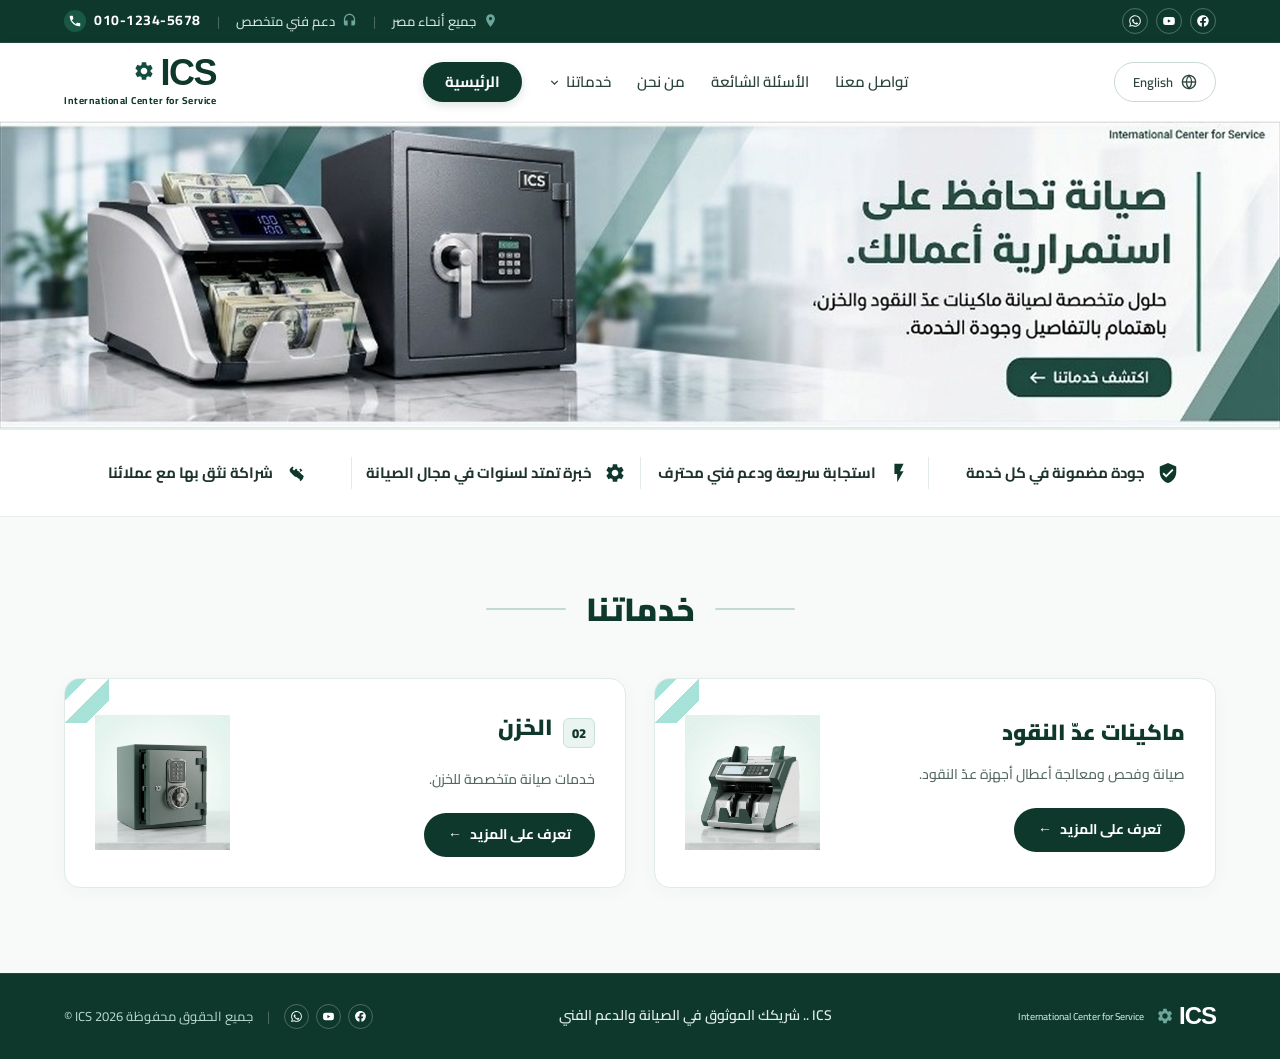
==== commit 3f096a70: "Update products, prices, images, and upgrade hero banners to HD" ====
--- a/index.html
+++ b/index.html
@@ -12,7 +12,7 @@
     <link rel="preconnect" href="https://fonts.gstatic.com" crossorigin>
     <link href="https://fonts.googleapis.com/css2?family=Cairo:wght@400;500;600;700;800;900&display=swap" rel="stylesheet">
     
-    <link rel="stylesheet" href="css/style.css?v=2.5">
+    <link rel="stylesheet" href="css/style.css?v=4.0">
 </head>
 
 <body>
@@ -95,7 +95,7 @@
     <main class="home-hero-banner-section">
         <div class="home-banner-container">
             <div class="banner-wrapper">
-                <img src="images/banner-home.jpg?v=2.5" alt="صيانة تحافظ على استمرارية أعمالك - ICS" class="banner-full-img">
+                <img src="images/banner-home.jpg?v=4.0" alt="صيانة تحافظ على استمرارية أعمالك - ICS" class="banner-full-img">
                 <a href="#our-services" class="banner-home-cta-overlay" aria-label="اكتشف خدماتنا"></a>
             </div>
         </div>
@@ -218,7 +218,7 @@
     </footer>
 
     <!-- Language Script -->
-    <script src="js/lang.js?v=2.5"></script>
+    <script src="js/lang.js?v=3.0"></script>
 
 </body>
 </html>
--- a/css/style.css
+++ b/css/style.css
@@ -292,6 +292,7 @@
     height: auto;
     display: block;
     object-fit: cover;
+    image-rendering: -webkit-optimize-contrast;
 }
 
 /* Clickable hotspots over the CTA buttons inside banners */
@@ -659,11 +660,13 @@
 .sub-price-pill {
     background-color: var(--brand-dark-green);
     color: var(--white);
-    font-size: 12px;
+    font-size: 11px;
     font-weight: 700;
-    padding: 4px 14px;
-    border-radius: 20px;
+    line-height: 1.4;
+    padding: 6px 12px;
+    border-radius: 16px;
     display: inline-block;
+    text-align: center;
 }
 
 /* ========================================================
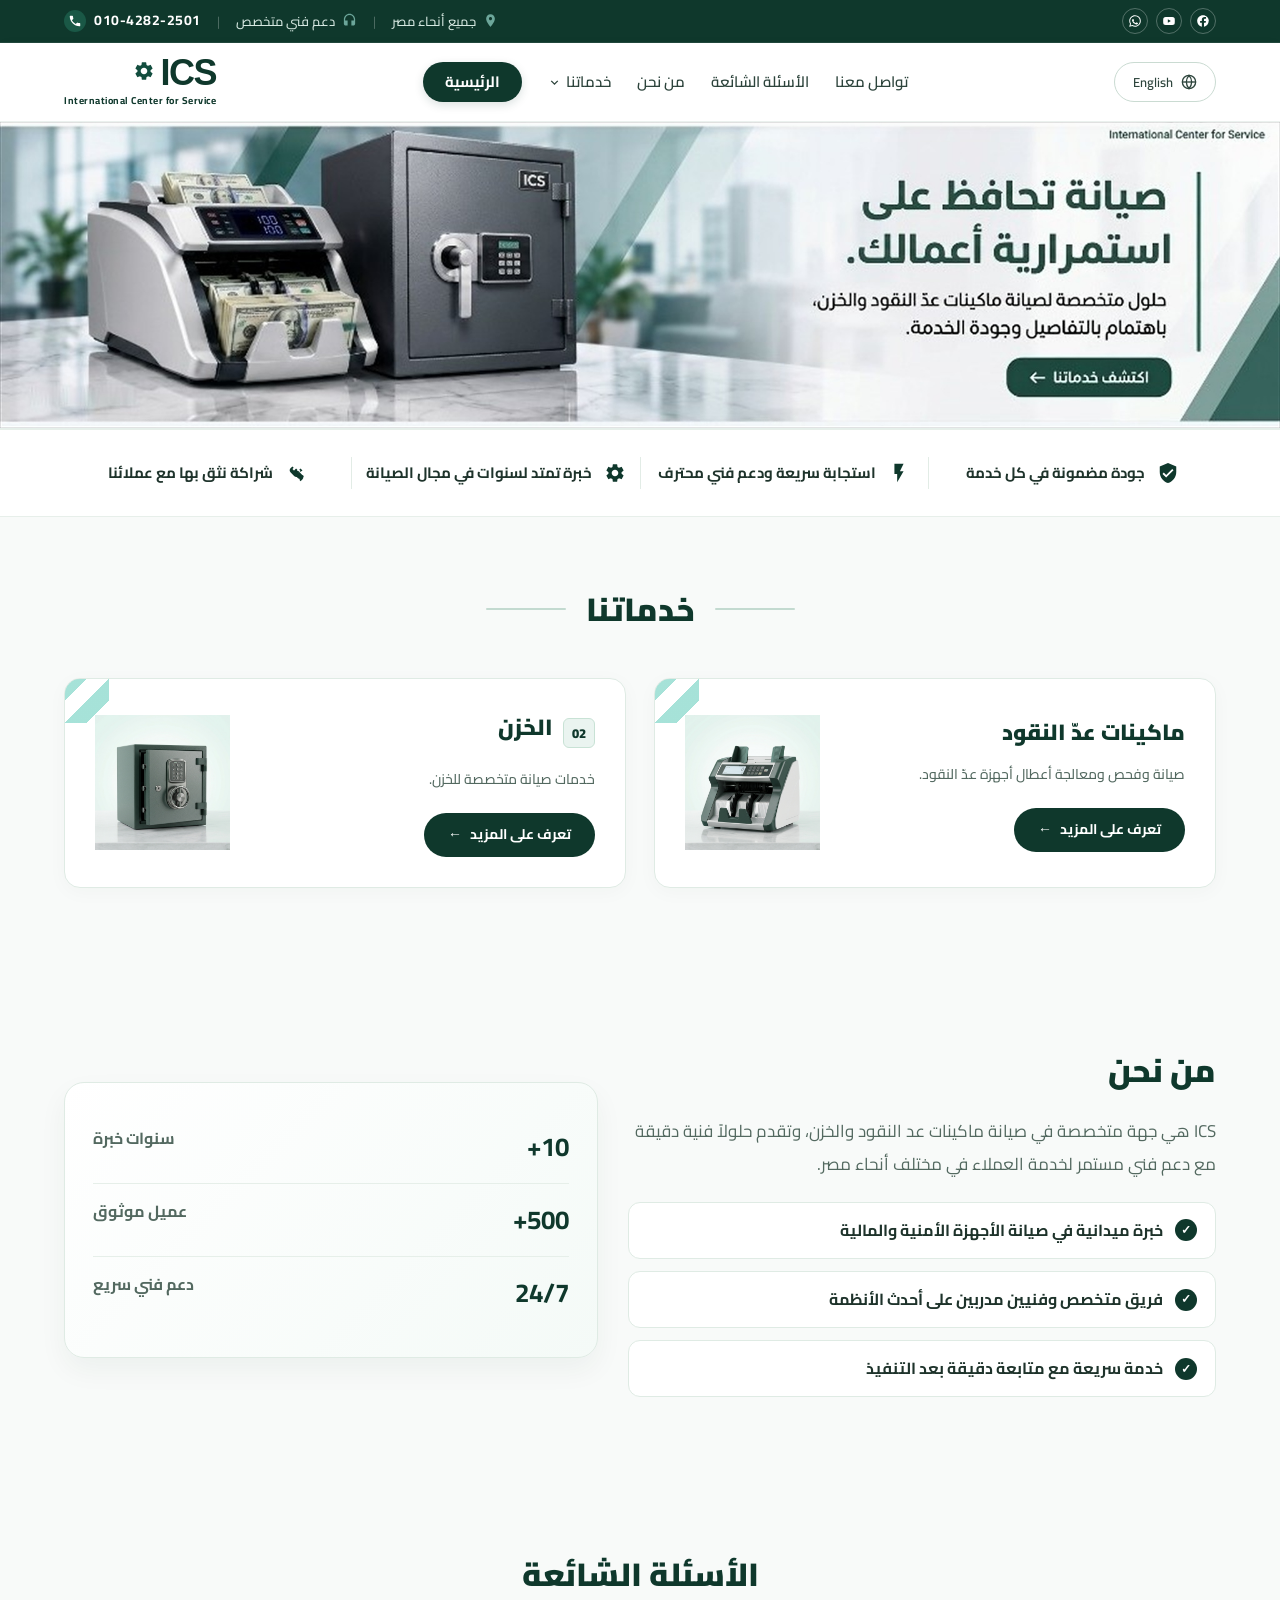
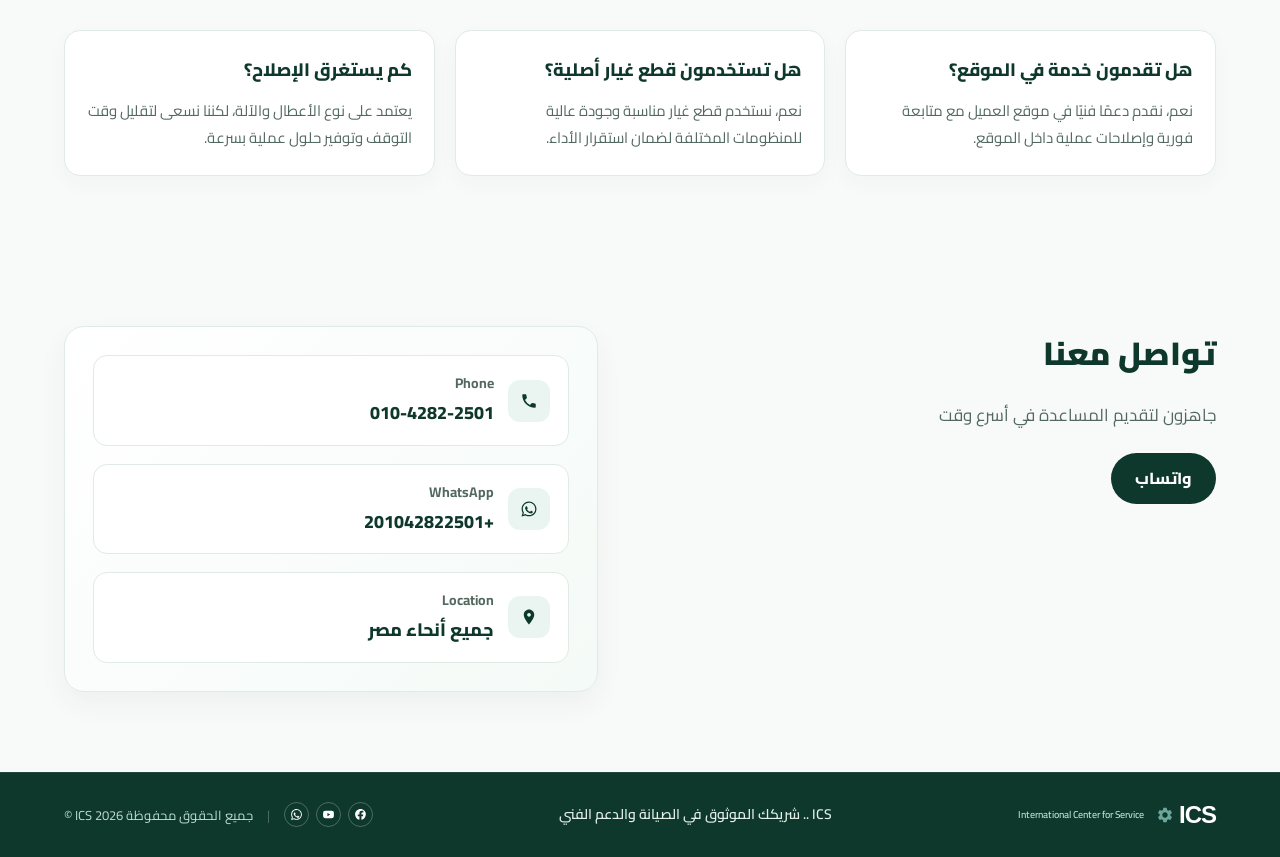
==== commit 9c12d7da: "Add missing About, FAQ, Contact sections, update nav, translations, and contact details" ====
--- a/index.html
+++ b/index.html
@@ -49,7 +49,7 @@
                     <span class="phone-icon-wrap">
                         <svg viewBox="0 0 24 24" width="14" height="14" fill="currentColor"><path d="M20.01 15.38c-1.23 0-2.42-.2-3.53-.56a.977.977 0 0 0-1.01.24l-2.2 2.2a15.053 15.053 0 0 1-6.59-6.59l2.2-2.21a.96.96 0 0 0 .25-1A11.36 11.36 0 0 1 8.5 3.93c0-.55-.45-1-1-1H4c-.55 0-1 .45-1 1 0 9.39 7.61 17 17 17 .55 0 1-.45 1-1v-3.55c0-.55-.45-1-1-1z"/></svg>
                     </span>
-                    010-1234-5678
+                    010-4282-2501
                 </a>
             </div>
         </div>
@@ -188,6 +188,101 @@
         </div>
     </section>
 
+    <section class="info-section" id="about">
+        <div class="info-container">
+            <div class="info-grid">
+                <div class="info-copy">
+                    <h3 data-i18n="about_title">من نحن</h3>
+                    <p data-i18n="about_text">ICS هي جهة متخصصة في صيانة ماكينات عد النقود والخزن، وتقدم حلولاً فنية دقيقة مع دعم فني مستمر لخدمة العملاء في مختلف أنحاء مصر.</p>
+                    <ul class="info-points">
+                        <li data-i18n="about_point1">خبرة ميدانية في صيانة الأجهزة الأمنية والمالية</li>
+                        <li data-i18n="about_point2">فريق متخصص وفنيين مدربين على أحدث الأنظمة</li>
+                        <li data-i18n="about_point3">خدمة سريعة مع متابعة دقيقة بعد التنفيذ</li>
+                    </ul>
+                </div>
+                <div class="info-visual">
+                    <div class="info-stat">
+                        <strong>10+</strong>
+                        <span>سنوات خبرة</span>
+                    </div>
+                    <div class="info-stat">
+                        <strong>500+</strong>
+                        <span>عميل موثوق</span>
+                    </div>
+                    <div class="info-stat">
+                        <strong>24/7</strong>
+                        <span>دعم فني سريع</span>
+                    </div>
+                </div>
+            </div>
+        </div>
+    </section>
+
+    <section class="faq-section" id="faq">
+        <div class="faq-container">
+            <div class="faq-header">
+                <h3 data-i18n="faq_title">الأسئلة الشائعة</h3>
+            </div>
+            <div class="faq-grid">
+                <article class="faq-item">
+                    <h4 data-i18n="faq_q1">هل تقدمون خدمة في الموقع؟</h4>
+                    <p data-i18n="faq_a1">نعم، نقدم دعمًا فنيًا في موقع العميل مع متابعة فورية وإصلاحات عملية داخل الموقع.</p>
+                </article>
+                <article class="faq-item">
+                    <h4 data-i18n="faq_q2">هل تستخدمون قطع غيار أصلية؟</h4>
+                    <p data-i18n="faq_a2">نعم، نستخدم قطع غيار مناسبة وجودة عالية للمنظومات المختلفة لضمان استقرار الأداء.</p>
+                </article>
+                <article class="faq-item">
+                    <h4 data-i18n="faq_q3">كم يستغرق الإصلاح؟</h4>
+                    <p data-i18n="faq_a3">يعتمد على نوع الأعطال والآلة، لكننا نسعى لتقليل وقت التوقف وتوفير حلول عملية بسرعة.</p>
+                </article>
+            </div>
+        </div>
+    </section>
+
+    <section class="contact-section" id="contact">
+        <div class="contact-container">
+            <div class="contact-grid">
+                <div class="contact-copy">
+                    <h3 data-i18n="contact_title">تواصل معنا</h3>
+                    <p data-i18n="contact_subtitle">جاهزون لتقديم المساعدة في أسرع وقت</p>
+                    <a href="https://wa.me/201042822501" target="_blank" rel="noopener noreferrer" class="contact-cta" data-i18n="contact_whatsapp">
+                        واتساب
+                    </a>
+                </div>
+                <div class="contact-card">
+                    <a href="tel:+201042822501" class="contact-method">
+                        <span class="contact-icon">
+                            <svg viewBox="0 0 24 24" width="18" height="18" fill="currentColor"><path d="M20.01 15.38c-1.23 0-2.42-.2-3.53-.56a.977.977 0 0 0-1.01.24l-2.2 2.2a15.053 15.053 0 0 1-6.59-6.59l2.2-2.21a.96.96 0 0 0 .25-1A11.36 11.36 0 0 1 8.5 3.93c0-.55-.45-1-1-1H4c-.55 0-1 .45-1 1 0 9.39 7.61 17 17 17 .55 0 1-.45 1-1v-3.55c0-.55-.45-1-1-1z"/></svg>
+                        </span>
+                        <div>
+                            <strong>Phone</strong>
+                            <span>010-4282-2501</span>
+                        </div>
+                    </a>
+                    <a href="https://wa.me/201042822501" target="_blank" rel="noopener noreferrer" class="contact-method">
+                        <span class="contact-icon">
+                            <svg viewBox="0 0 24 24" width="18" height="18" fill="currentColor"><path d="M12.04 2c-5.46 0-9.91 4.45-9.91 9.91 0 1.75.46 3.45 1.32 4.95L2.05 22l5.25-1.38c1.45.79 3.08 1.21 4.74 1.21 5.46 0 9.91-4.45 9.91-9.91 0-2.65-1.03-5.14-2.9-7.01A9.816 9.816 0 0 0 12.04 2m.01 1.67c2.2 0 4.26.86 5.82 2.42a8.225 8.225 0 0 1 2.41 5.83c0 4.54-3.7 8.24-8.24 8.24-1.48 0-2.93-.4-4.2-1.15l-.3-.18-3.12.82.83-3.04-.2-.31a8.196 8.196 0 0 1-1.26-4.38c0-4.54 3.7-8.24 8.24-8.24m4.52 11.53c-.25-.13-1.47-.72-1.7-.81-.23-.08-.39-.13-.56.13-.17.25-.64.81-.79.97-.14.17-.29.19-.54.06-.25-.13-1.06-.39-2.03-1.25-.75-.67-1.26-1.5-1.41-1.75-.15-.25-.02-.39.11-.51.11-.11.25-.29.37-.44.13-.15.17-.25.25-.42.08-.17.04-.31-.02-.44-.06-.13-.56-1.34-.76-1.84-.2-.49-.4-.42-.56-.43h-.48c-.17 0-.44.06-.67.31-.23.25-.88.86-.88 2.1 0 1.24.9 2.44 1.03 2.61.13.17 1.78 2.71 4.3 3.8.6.26 1.07.41 1.44.53.6.19 1.15.16 1.58.1.48-.07 1.47-.6 1.68-1.18.21-.58.21-1.07.15-1.18-.07-.1-.23-.17-.48-.29z"/></svg>
+                        </span>
+                        <div>
+                            <strong>WhatsApp</strong>
+                            <span>+201042822501</span>
+                        </div>
+                    </a>
+                    <div class="contact-method" aria-label="Location">
+                        <span class="contact-icon">
+                            <svg viewBox="0 0 24 24" width="18" height="18" fill="currentColor"><path d="M12 2C8.13 2 5 5.13 5 9c0 5.25 7 13 7 13s7-7.75 7-13c0-3.87-3.13-7-7-7zm0 9.5c-1.38 0-2.5-1.12-2.5-2.5s1.12-2.5 2.5-2.5 2.5 1.12 2.5 2.5-1.12 2.5-2.5 2.5z"/></svg>
+                        </span>
+                        <div>
+                            <strong>Location</strong>
+                            <span data-i18n="contact_location">جميع أنحاء مصر</span>
+                        </div>
+                    </div>
+                </div>
+            </div>
+        </div>
+    </section>
+
     <!-- 6. Footer -->
     <footer class="site-footer">
         <div class="footer-container">
--- a/css/style.css
+++ b/css/style.css
@@ -670,7 +670,215 @@
 }
 
 /* ========================================================
-   7. Footer
+   7. About / FAQ / Contact Sections
+======================================================== */
+.info-section,
+.faq-section,
+.contact-section {
+    background-color: var(--brand-bg-light);
+    padding: 70px 5% 80px;
+}
+
+.info-container,
+.faq-container,
+.contact-container {
+    max-width: 1300px;
+    margin: 0 auto;
+}
+
+.info-grid,
+.contact-grid {
+    display: grid;
+    grid-template-columns: 1.1fr 1fr;
+    gap: 30px;
+    align-items: center;
+}
+
+.info-copy h3,
+.faq-header h3,
+.contact-copy h3 {
+    margin: 0 0 18px;
+    color: var(--brand-dark-green);
+    font-size: 32px;
+    font-weight: 900;
+}
+
+.info-copy p,
+.contact-copy p {
+    margin: 0 0 22px;
+    color: var(--brand-text-muted);
+    font-size: 17px;
+    line-height: 1.9;
+}
+
+.info-points {
+    list-style: none;
+    padding: 0;
+    margin: 0;
+    display: flex;
+    flex-direction: column;
+    gap: 12px;
+}
+
+.info-points li {
+    display: flex;
+    align-items: center;
+    gap: 12px;
+    background-color: var(--white);
+    border: 1px solid var(--brand-border);
+    border-radius: 12px;
+    padding: 14px 18px;
+    color: var(--brand-text-dark);
+    font-weight: 700;
+}
+
+.info-points li::before {
+    content: "✓";
+    display: inline-flex;
+    align-items: center;
+    justify-content: center;
+    width: 22px;
+    height: 22px;
+    border-radius: 50%;
+    background-color: var(--brand-dark-green);
+    color: var(--white);
+    font-size: 12px;
+    flex-shrink: 0;
+}
+
+.info-visual,
+.contact-card {
+    background: linear-gradient(135deg, #ffffff 0%, #f4faf7 100%);
+    border: 1px solid var(--brand-border);
+    border-radius: 20px;
+    padding: 28px;
+    box-shadow: 0 12px 28px rgba(15, 56, 44, 0.05);
+}
+
+.info-stat {
+    display: flex;
+    justify-content: space-between;
+    gap: 16px;
+    padding: 14px 0;
+    border-bottom: 1px solid #E6EFE9;
+}
+
+.info-stat:last-child {
+    border-bottom: none;
+}
+
+.info-stat strong {
+    font-size: 26px;
+    color: var(--brand-dark-green);
+}
+
+.info-stat span {
+    color: var(--brand-text-muted);
+    font-weight: 700;
+}
+
+.faq-header {
+    text-align: center;
+    margin-bottom: 28px;
+}
+
+.faq-grid {
+    display: grid;
+    grid-template-columns: repeat(3, 1fr);
+    gap: 20px;
+}
+
+.faq-item {
+    background-color: var(--white);
+    border: 1px solid var(--brand-border);
+    border-radius: 16px;
+    padding: 24px 22px;
+    box-shadow: 0 8px 22px rgba(15, 56, 44, 0.03);
+}
+
+.faq-item h4 {
+    margin: 0 0 12px;
+    color: var(--brand-dark-green);
+    font-size: 18px;
+    font-weight: 800;
+}
+
+.faq-item p {
+    margin: 0;
+    color: var(--brand-text-muted);
+    font-size: 15px;
+    line-height: 1.8;
+}
+
+.contact-grid {
+    align-items: stretch;
+}
+
+.contact-card {
+    display: flex;
+    flex-direction: column;
+    justify-content: center;
+    gap: 18px;
+}
+
+.contact-method {
+    display: flex;
+    align-items: center;
+    gap: 14px;
+    padding: 16px 18px;
+    border-radius: 14px;
+    background-color: var(--white);
+    border: 1px solid var(--brand-border);
+    text-decoration: none;
+    color: var(--brand-text-dark);
+}
+
+.contact-method strong {
+    display: block;
+    font-size: 14px;
+    color: var(--brand-text-muted);
+    margin-bottom: 2px;
+}
+
+.contact-method span {
+    font-size: 18px;
+    font-weight: 800;
+    color: var(--brand-dark-green);
+}
+
+.contact-icon {
+    width: 42px;
+    height: 42px;
+    border-radius: 12px;
+    display: inline-flex;
+    align-items: center;
+    justify-content: center;
+    background-color: #EAF5F2;
+    color: var(--brand-dark-green);
+    flex-shrink: 0;
+}
+
+.contact-cta {
+    display: inline-flex;
+    align-items: center;
+    justify-content: center;
+    gap: 10px;
+    width: fit-content;
+    padding: 12px 24px;
+    border-radius: 999px;
+    background-color: var(--brand-dark-green);
+    color: var(--white);
+    font-weight: 800;
+    text-decoration: none;
+    transition: all 0.2s ease;
+}
+
+.contact-cta:hover {
+    background-color: var(--brand-dark-hover);
+}
+
+/* ========================================================
+   8. Footer
 ======================================================== */
 .site-footer {
     background-color: var(--brand-dark-green);
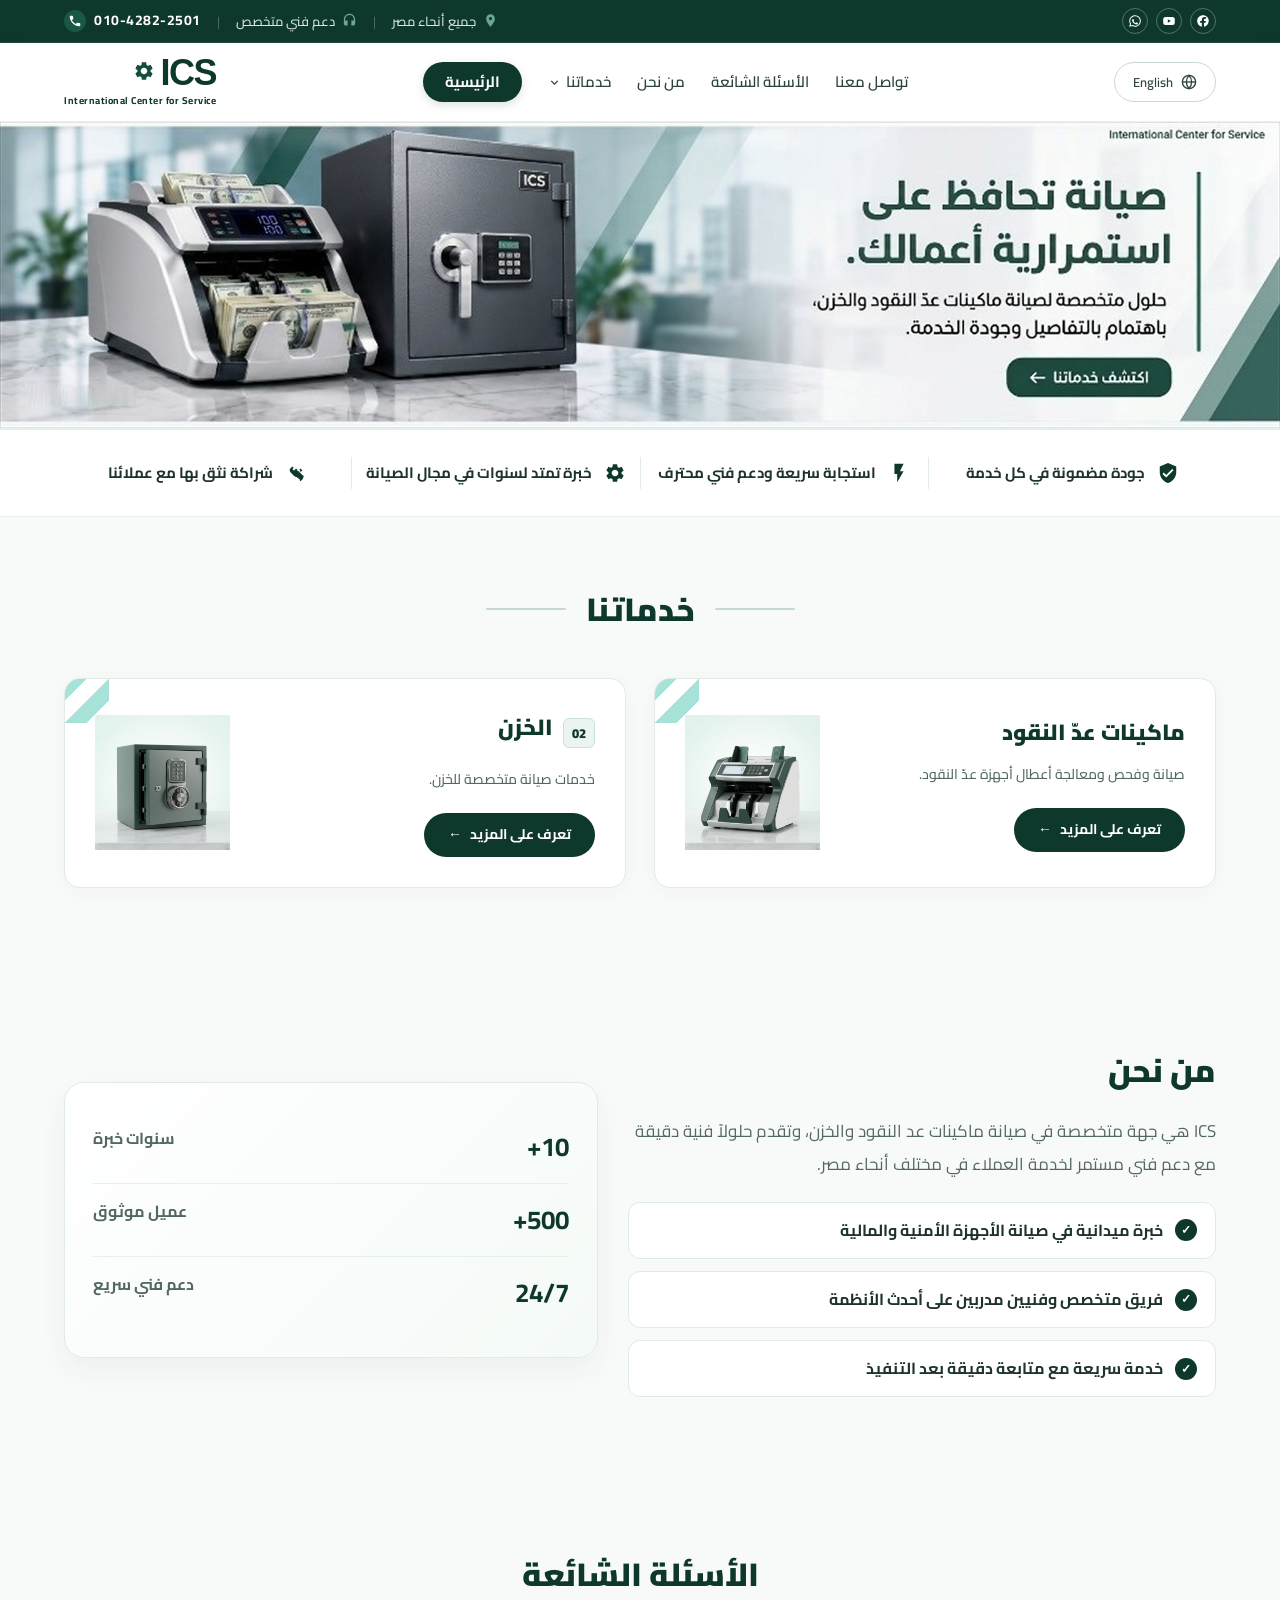
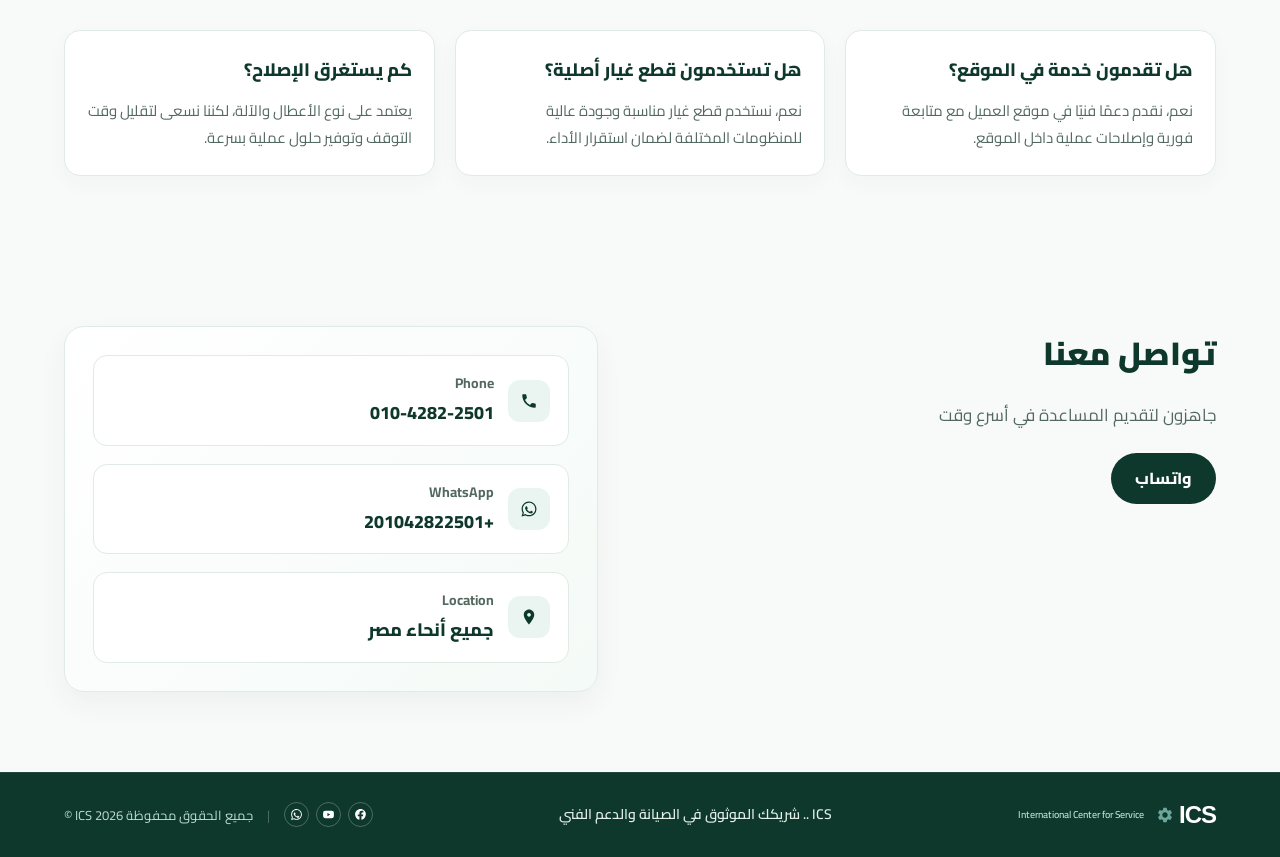
==== commit bc03ffe6: "Fix mobile horizontal overflow and responsive grid layout" ====
--- a/index.html
+++ b/index.html
@@ -12,7 +12,7 @@
     <link rel="preconnect" href="https://fonts.gstatic.com" crossorigin>
     <link href="https://fonts.googleapis.com/css2?family=Cairo:wght@400;500;600;700;800;900&display=swap" rel="stylesheet">
     
-    <link rel="stylesheet" href="css/style.css?v=4.0">
+    <link rel="stylesheet" href="css/style.css?v=4.1">
 </head>
 
 <body>
--- a/css/style.css
+++ b/css/style.css
@@ -22,6 +22,11 @@
     box-sizing: border-box;
 }
 
+html {
+    overflow-x: hidden;
+    max-width: 100%;
+}
+
 body {
     margin: 0;
     padding: 0;
@@ -32,6 +37,20 @@
     direction: rtl;
     text-align: right;
     -webkit-font-smoothing: antialiased;
+    overflow-x: hidden;
+    max-width: 100%;
+    width: 100%;
+}
+
+/* Prevent grid blowout from min-content defaults */
+.faq-item,
+.service-card,
+.sub-prod-card,
+.info-copy,
+.info-visual,
+.contact-copy,
+.contact-card {
+    min-width: 0;
 }
 
 /* LTR Support */
@@ -1002,7 +1021,7 @@
         width: 100%;
         justify-content: center;
         flex-wrap: wrap;
-        gap: 14px;
+        gap: 12px;
         padding-top: 10px;
         border-top: 1px solid #EDF3F0;
     }
@@ -1013,6 +1032,23 @@
 
     .services-cards-grid {
         grid-template-columns: 1fr;
+    }
+
+    /* Fix 2-column info and contact grids on tablet/mobile */
+    .info-grid,
+    .contact-grid {
+        grid-template-columns: 1fr;
+        gap: 24px;
+    }
+
+    /* Fix 3-column FAQ blowout that caused page overflow */
+    .faq-grid {
+        grid-template-columns: 1fr;
+        gap: 18px;
+    }
+
+    .subpage-cards-grid {
+        grid-template-columns: repeat(auto-fit, minmax(220px, 1fr));
     }
 
     .footer-container {
@@ -1027,16 +1063,68 @@
 }
 
 @media (max-width: 600px) {
+    .top-bar {
+        padding: 8px 4%;
+        overflow: hidden;
+    }
+
     .top-bar-container {
         flex-direction: column;
         gap: 8px;
         text-align: center;
     }
 
+    .top-bar-divider {
+        display: none;
+    }
+
     .top-bar-info {
         flex-wrap: wrap;
         justify-content: center;
-        gap: 10px;
+        gap: 8px 12px;
+    }
+
+    .info-item {
+        font-size: 12px;
+    }
+
+    .top-bar-phone {
+        font-size: 13px;
+    }
+
+    .main-nav {
+        gap: 8px 10px;
+        padding-top: 8px;
+    }
+
+    .main-nav a {
+        font-size: 13.5px;
+    }
+
+    .nav-item-active {
+        padding: 5px 16px;
+        font-size: 13.5px;
+    }
+
+    .section-title-wrap {
+        gap: 12px;
+        margin-bottom: 28px;
+    }
+
+    .section-title-wrap h2 {
+        font-size: 22px;
+        text-align: center;
+    }
+
+    .decor-line {
+        width: 35px;
+    }
+
+    .info-copy h3,
+    .faq-header h3,
+    .contact-copy h3 {
+        font-size: 24px;
+        text-align: center;
     }
 
     .service-card {
@@ -1063,3 +1151,41 @@
         justify-content: flex-start;
     }
 }
+
+@media (max-width: 420px) {
+    .header-container {
+        padding: 10px 4%;
+    }
+
+    .brand-letters {
+        font-size: 30px;
+    }
+
+    .brand-subtitle {
+        font-size: 9px;
+    }
+
+    .language-pill {
+        padding: 5px 12px;
+        font-size: 12px;
+    }
+
+    .main-nav {
+        gap: 6px 8px;
+    }
+
+    .main-nav a {
+        font-size: 12.5px;
+    }
+
+    .nav-item-active {
+        padding: 4px 12px;
+        font-size: 12.5px;
+    }
+
+    .info-stat {
+        flex-direction: column;
+        align-items: flex-start;
+        gap: 4px;
+    }
+}
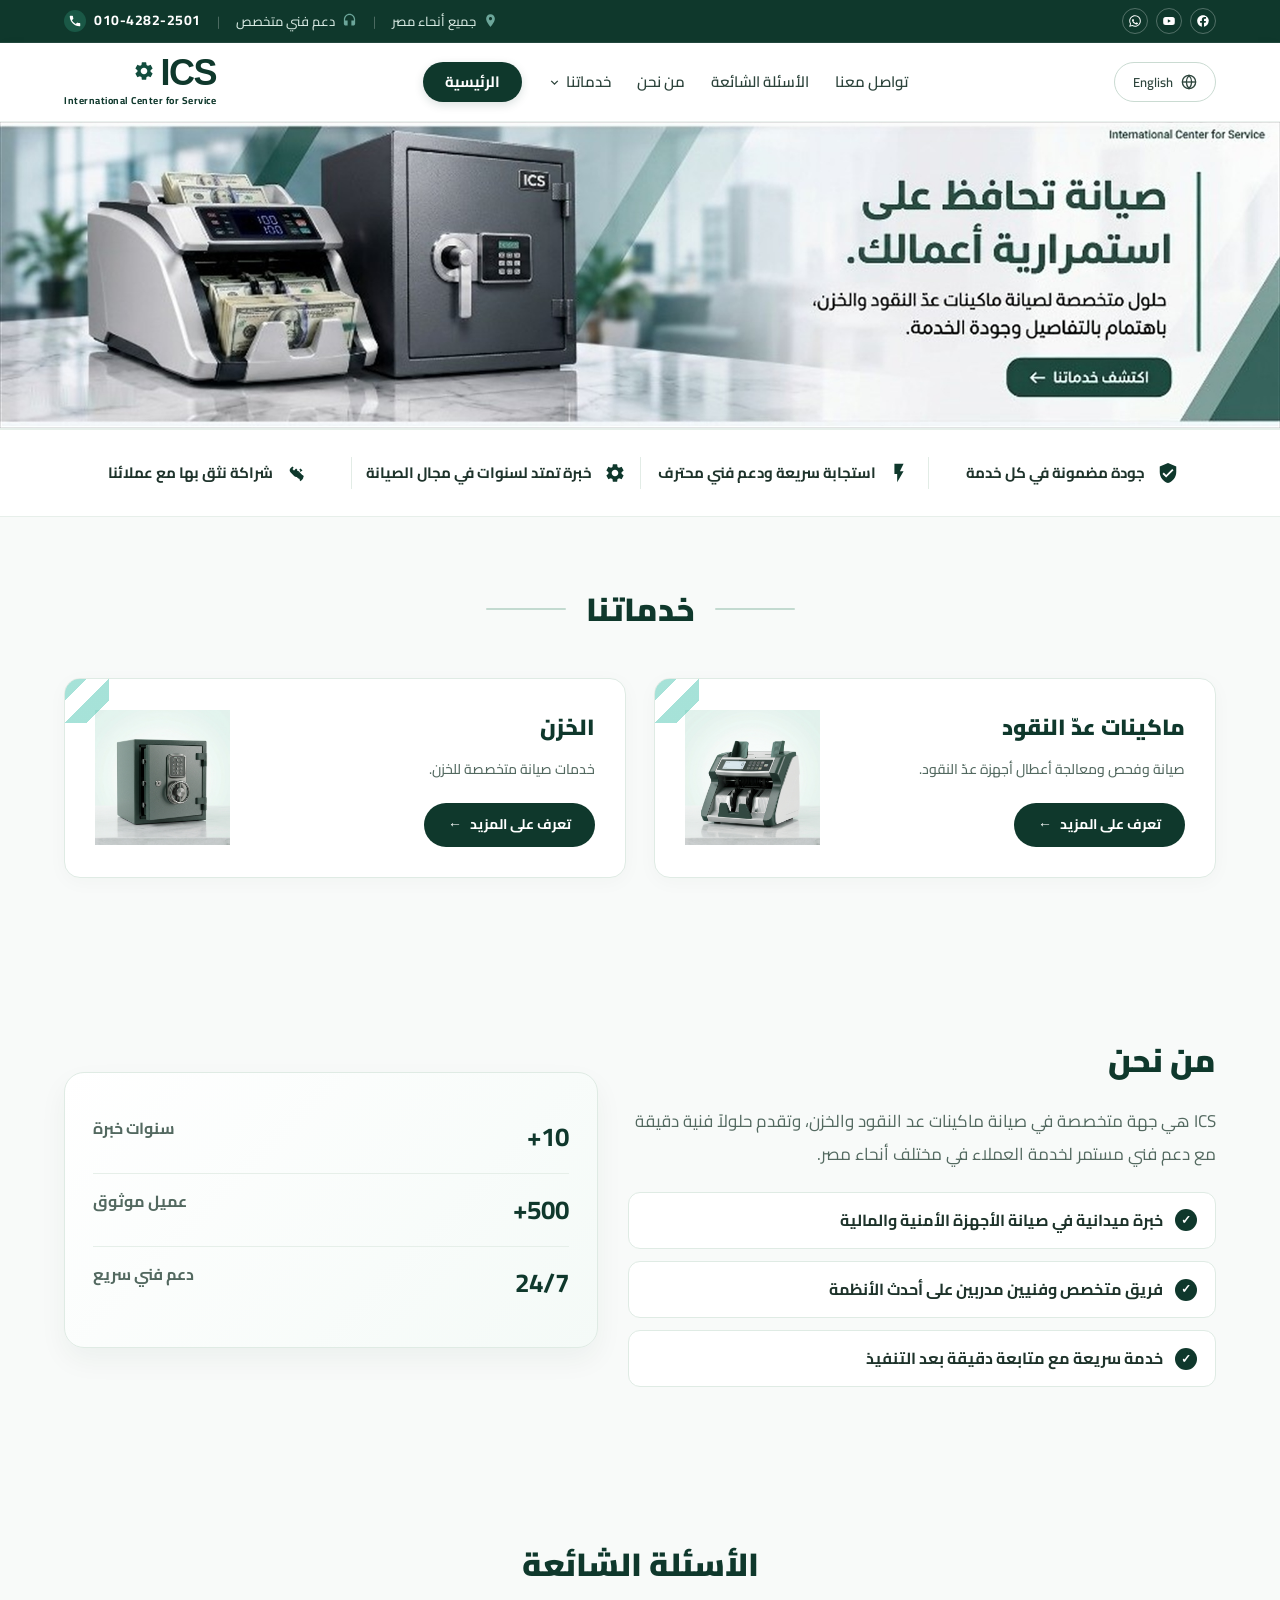
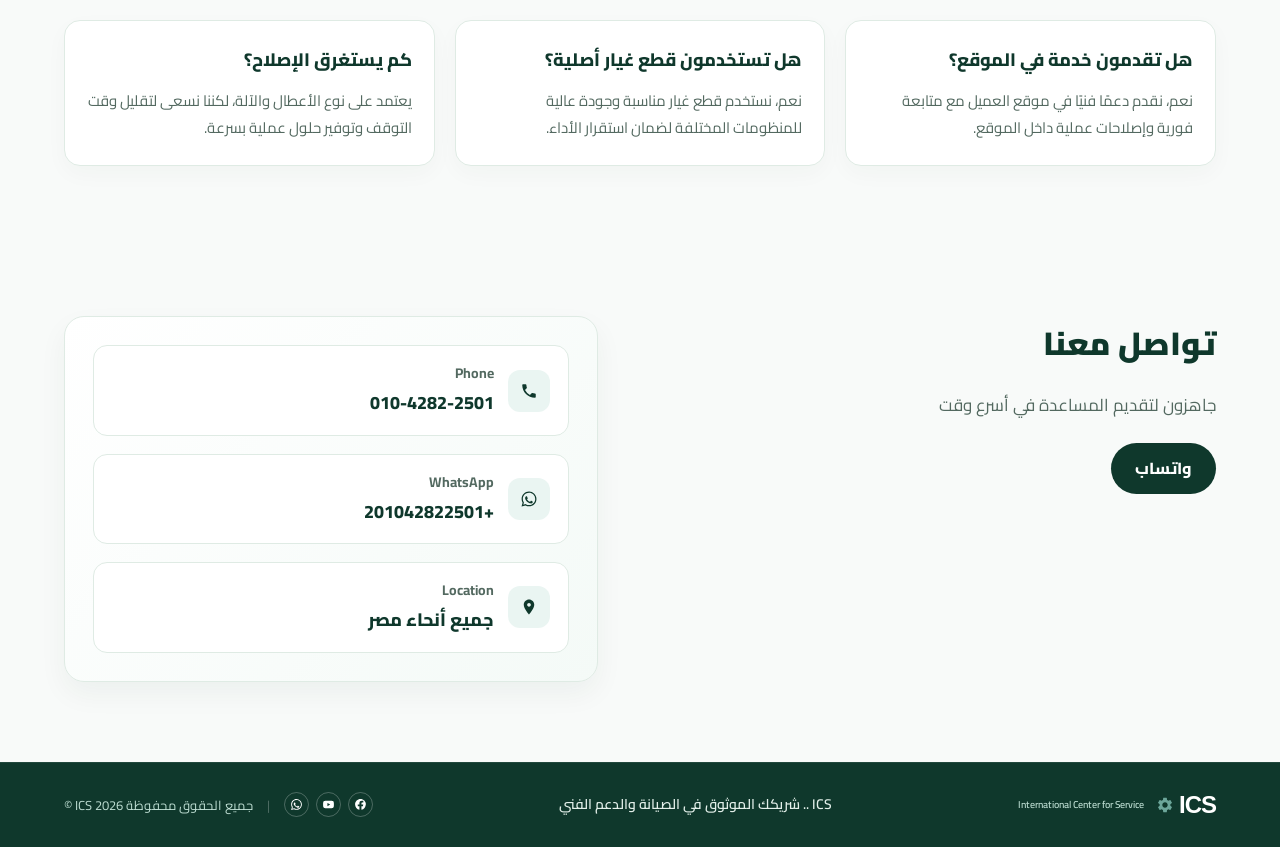
==== commit a993af99: "Remove 02 badge from safes service card" ====
--- a/index.html
+++ b/index.html
@@ -12,7 +12,7 @@
     <link rel="preconnect" href="https://fonts.gstatic.com" crossorigin>
     <link href="https://fonts.googleapis.com/css2?family=Cairo:wght@400;500;600;700;800;900&display=swap" rel="stylesheet">
     
-    <link rel="stylesheet" href="css/style.css?v=4.1">
+    <link rel="stylesheet" href="css/style.css?v=4.2">
 </head>
 
 <body>
@@ -94,9 +94,25 @@
     <!-- 3. Full Hero Banner Section -->
     <main class="home-hero-banner-section">
         <div class="home-banner-container">
-            <div class="banner-wrapper">
-                <img src="images/banner-home.jpg?v=4.0" alt="صيانة تحافظ على استمرارية أعمالك - ICS" class="banner-full-img">
+            <!-- Desktop Panoramic Banner -->
+            <div class="banner-wrapper desktop-only-hero">
+                <img src="images/banner-home.jpg?v=4.2" alt="صيانة تحافظ على استمرارية أعمالك - ICS" class="banner-full-img">
                 <a href="#our-services" class="banner-home-cta-overlay" aria-label="اكتشف خدماتنا"></a>
+            </div>
+
+            <!-- Mobile Professional Hero Section -->
+            <div class="home-hero-mobile mobile-only-hero">
+                <div class="hero-mobile-visual">
+                    <img src="images/hero-visual-mobile.jpg?v=4.2" alt="صيانة ماكينات عد النقود والخزن - ICS" class="hero-mobile-img">
+                </div>
+                <div class="hero-mobile-content">
+                    <h1 class="hero-mobile-title" data-i18n="hero_title">صيانة تحافظ على<br>استمرارية أعمالك.</h1>
+                    <p class="hero-mobile-desc" data-i18n="hero_subtitle">حلول متخصصة لصيانة ماكينات عدّ النقود والخزن، باهتمام بالتفاصيل وجودة الخدمة.</p>
+                    <a href="#our-services" class="hero-mobile-btn">
+                        <span data-i18n="hero_cta">اكتشف خدماتنا</span>
+                        <span class="btn-arrow">←</span>
+                    </a>
+                </div>
             </div>
         </div>
     </main>
@@ -170,10 +186,7 @@
                 <div class="service-card">
                     <div class="card-corner-decor"></div>
                     <div class="card-content">
-                        <div class="card-title-badge">
-                            <span class="card-badge">02</span>
-                            <h3 data-i18n="card_safes_title">الخزن</h3>
-                        </div>
+                        <h3 data-i18n="card_safes_title">الخزن</h3>
                         <p data-i18n="card_safes_desc">خدمات صيانة متخصصة للخزن.</p>
                         <a href="safes.html" class="card-btn-pill">
                             <span data-i18n="learn_more">تعرف على المزيد</span>
--- a/css/style.css
+++ b/css/style.css
@@ -346,12 +346,88 @@
     background: rgba(255, 255, 255, 0.15);
 }
 
+/* Desktop / Mobile Hero Visibility */
+.desktop-only-hero {
+    display: block;
+}
+
+.mobile-only-hero {
+    display: none;
+}
+
+/* Mobile Hero Component */
+.home-hero-mobile {
+    background: #FFFFFF;
+    border-bottom: 1px solid #E5EFEA;
+}
+
+.hero-mobile-visual {
+    width: 100%;
+    overflow: hidden;
+    background: #EEF3F0;
+    border-bottom: 1px solid #DFE8E3;
+}
+
+.hero-mobile-img {
+    width: 100%;
+    height: auto;
+    display: block;
+    object-fit: cover;
+}
+
+.hero-mobile-content {
+    padding: 26px 6% 30px;
+    text-align: center;
+    background: linear-gradient(180deg, #F9FBFA 0%, #FFFFFF 100%);
+}
+
+.hero-mobile-title {
+    font-size: 26px;
+    line-height: 1.35;
+    font-weight: 900;
+    color: var(--brand-dark-green);
+    margin: 0 0 12px;
+    letter-spacing: -0.3px;
+}
+
+.hero-mobile-desc {
+    font-size: 14.5px;
+    line-height: 1.75;
+    color: var(--brand-text-muted);
+    font-weight: 500;
+    margin: 0 auto 22px;
+    max-width: 440px;
+}
+
+.hero-mobile-btn {
+    display: inline-flex;
+    align-items: center;
+    justify-content: center;
+    gap: 10px;
+    background-color: var(--brand-dark-green);
+    color: var(--white);
+    padding: 13px 34px;
+    border-radius: 30px;
+    font-size: 15.5px;
+    font-weight: 800;
+    text-decoration: none;
+    box-shadow: 0 6px 20px rgba(15, 56, 44, 0.18);
+    transition: all 0.2s ease;
+}
+
+.hero-mobile-btn:hover,
+.hero-mobile-btn:active {
+    background-color: var(--brand-dark-hover);
+    transform: translateY(-1px);
+}
+
 @media (max-width: 768px) {
-    .banner-home-cta-overlay {
-        bottom: 7%;
-        right: 6%;
-        width: 24%;
-        height: 20%;
+    .desktop-only-hero {
+        display: none !important;
+    }
+
+    .mobile-only-hero {
+        display: block !important;
     }
 
     .banner-cta-overlay {
@@ -1188,4 +1264,17 @@
         align-items: flex-start;
         gap: 4px;
     }
-}
+
+    .hero-mobile-title {
+        font-size: 22px;
+    }
+
+    .hero-mobile-desc {
+        font-size: 13.5px;
+    }
+
+    .hero-mobile-btn {
+        padding: 11px 26px;
+        font-size: 14.5px;
+    }
+}
